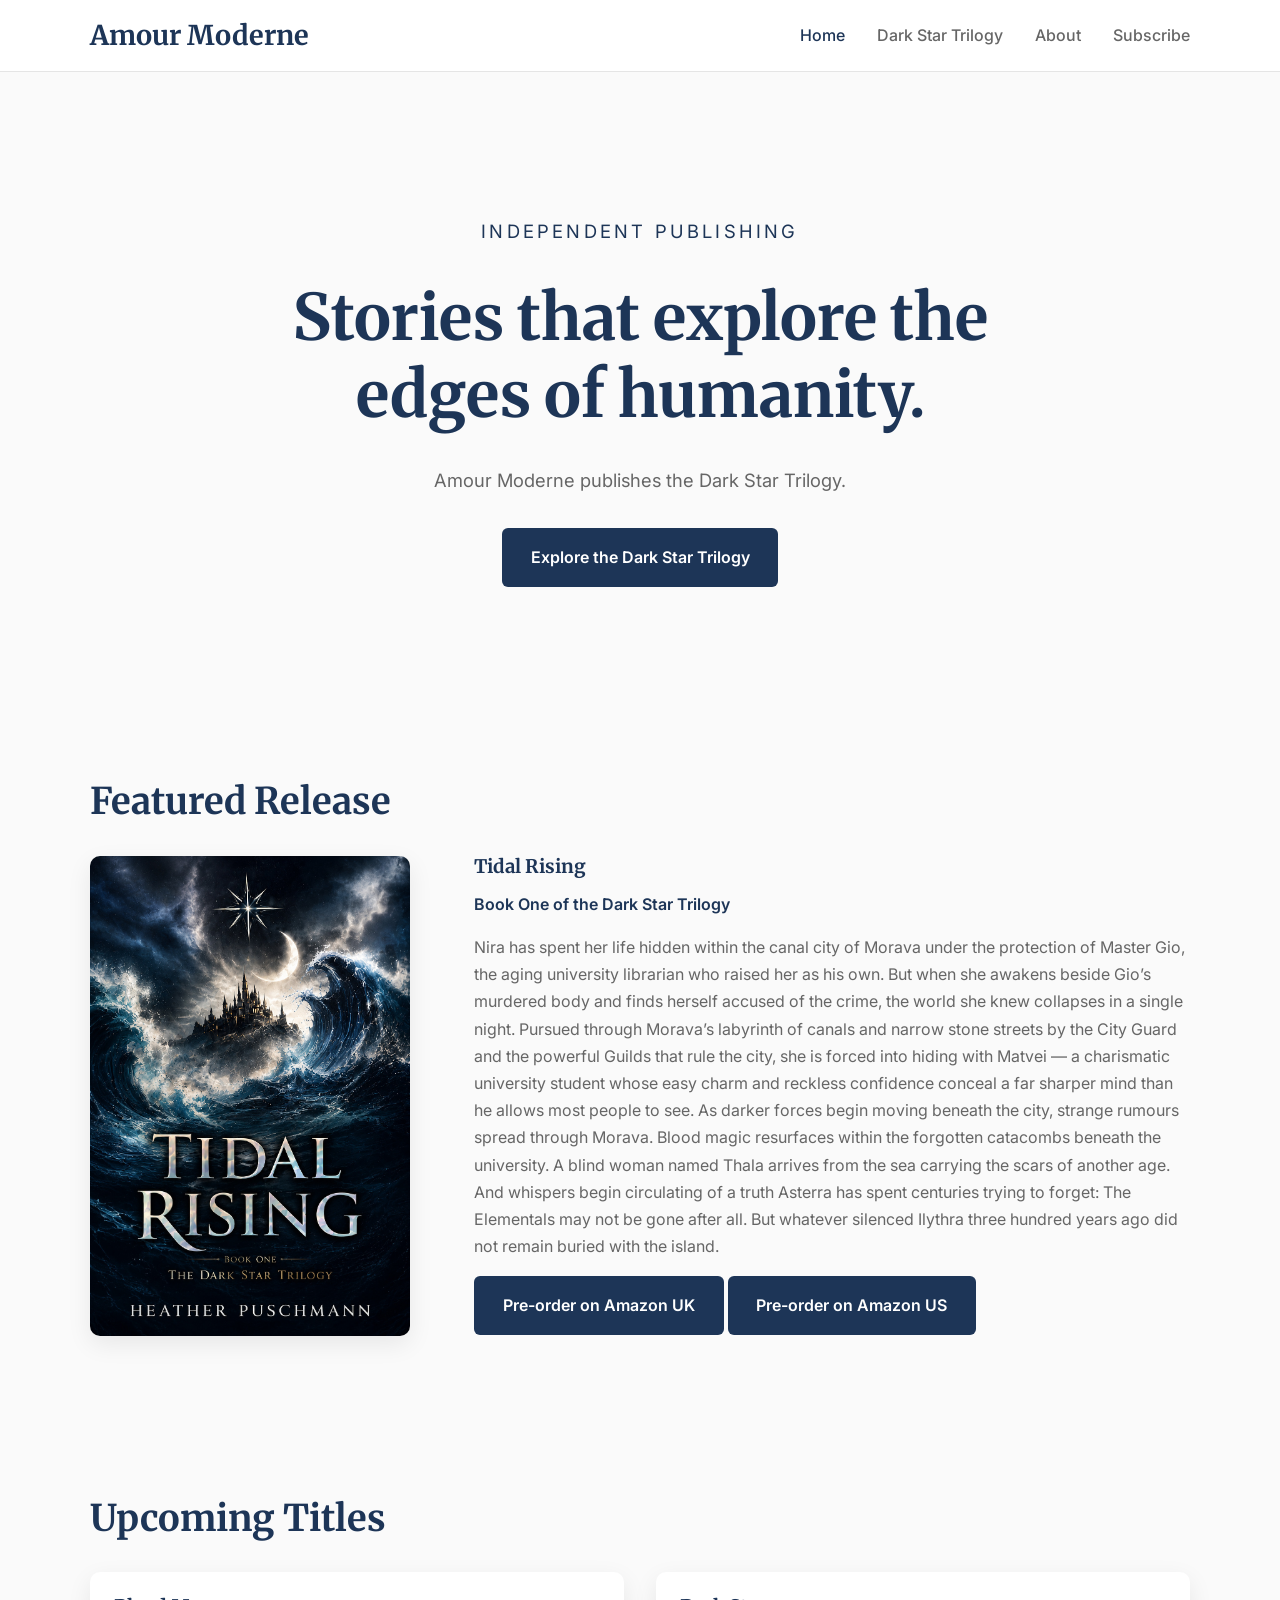
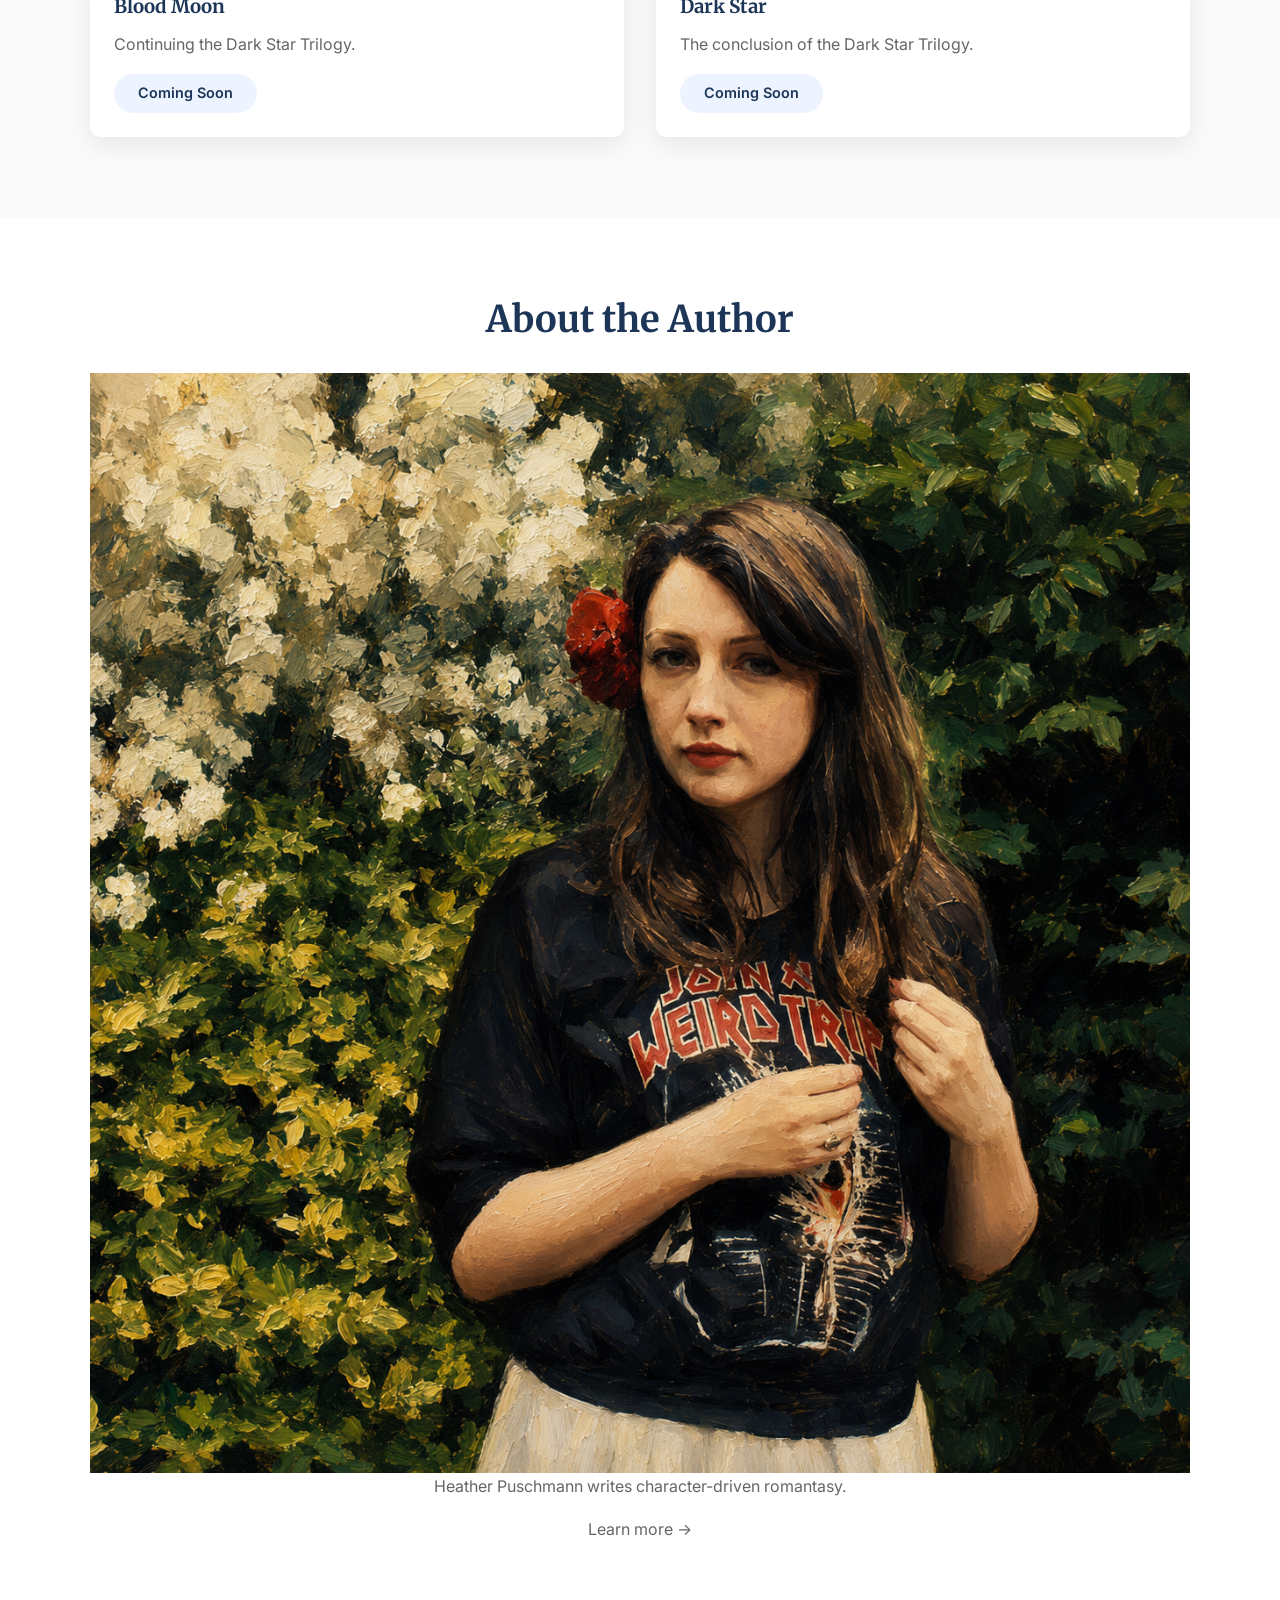
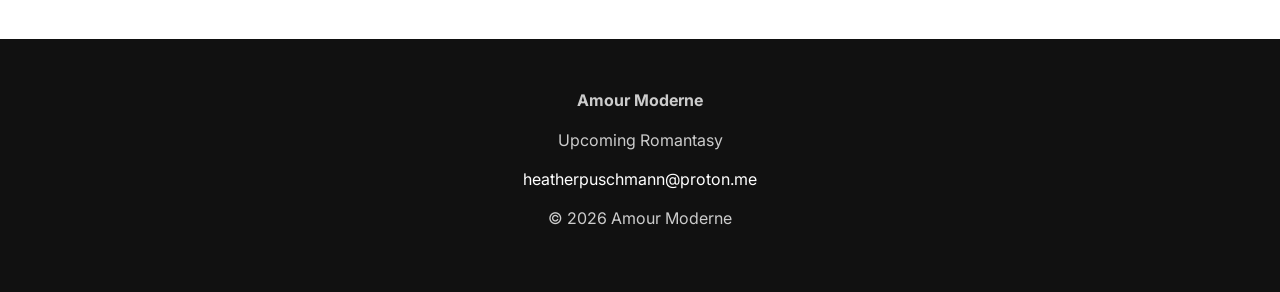
==== index.html @ b545d64e "remove publishing" ====
<!DOCTYPE html>
<html lang="en">
<head>
    <meta charset="UTF-8">
    <meta name="viewport" content="width=device-width, initial-scale=1.0">
    <title>Amour Moderne</title>
	<link rel="preconnect" href="https://fonts.googleapis.com">
	<link rel="preconnect" href="https://fonts.gstatic.com" crossorigin>
	
	<link href="https://fonts.googleapis.com/css2?family=Inter:wght@300;400;500;600;700&family=Merriweather:wght@700&display=swap" rel="stylesheet">
	
	<link rel="stylesheet" href="css/styles.css">
    <link rel="stylesheet" href="css/styles.css">
</head>

<body>


<div id="header"></div>

<main>

    <section class="hero">
        <div class="container hero-content">

            <div class="hero-text">
                <p class="eyebrow">Independent Publishing</p>

                <h2>Stories that explore the edges of humanity.</h2>

                <p>
                    Amour Moderne publishes the Dark Star Trilogy.
                </p>

                <a class="button" href="the-dark-star-trilogy.html">
                    Explore the Dark Star Trilogy
                </a>
            </div>

        </div>
    </section>


    <section class="featured-book">

        <div class="container">

            <h2>Featured Release</h2>

            <div class="book-grid">

                <img
                    src="images/tidal-rising.jpg"
                    alt="Cover of Tidal Rising">

                <div>

                    <h3>Tidal Rising</h3>

                    <p class="subtitle">
                        Book One of the Dark Star Trilogy
                    </p>

                    <p>
                        Nira has spent her life hidden within the canal city of Morava under the protection of Master Gio, the aging university librarian who raised her as his own. But when she awakens beside Gio’s murdered body and finds herself accused of the crime, the world she knew collapses in a single night. Pursued through Morava’s labyrinth of canals and narrow stone streets by the City Guard and the powerful Guilds that rule the city, she is forced into hiding with Matvei — a charismatic university student whose easy charm and reckless confidence conceal a far sharper mind than he allows most people to see.
						As darker forces begin moving beneath the city, strange rumours spread through Morava. Blood magic resurfaces within the forgotten catacombs beneath the university. A blind woman named Thala arrives from the sea carrying the scars of another age. And whispers begin circulating of a truth Asterra has spent centuries trying to forget:
						The Elementals may not be gone after all.
						But whatever silenced Ilythra three hundred years ago did not remain buried with the island.
                    </p>


                    <a class="button"
                       href="https://www.amazon.co.uk/dp/B0H6R5PRM5"
                       target="_blank"
                       rel="noopener">
                        Pre-order on Amazon UK
                    </a>

                    <a class="button"
                       href="https://www.amazon.com/dp/B0H6R5PRM5"
                       target="_blank"
                       rel="noopener">
                        Pre-order on Amazon US
                    </a>

                </div>

            </div>

        </div>

    </section>


    <section class="upcoming">

        <div class="container">

            <h2>Upcoming Titles</h2>

            <div class="cards">

                <article class="card">

                    <h3>Blood Moon</h3>

                    <p>
                        Continuing the Dark Star Trilogy.
                    </p>

                    <span class="coming-soon">
                        Coming Soon
                    </span>

                </article>

                <article class="card">


                    <h3>Dark Star</h3>

                    <p>
                        The conclusion of the Dark Star Trilogy.
                    </p>

                    <span class="coming-soon">
                        Coming Soon
                    </span>

                </article>

            </div>

        </div>

    </section>


    <section class="author-preview">

        <div class="container">

            <h2>About the Author</h2>

			<img src="images/heather-puschmann.PNG" alt="Heather Puschmann">
            <p>
                Heather Puschmann writes character-driven romantasy.
            </p>

            <p>
                <a href="about.html">
                    Learn more →
                </a>
            </p>

        </div>

    </section>

</main>


<div id="footer"></div>

<script src="js/main.js"></script>


</body>
</html>
---- css/styles.css ----
/* ========================================
   RESET
======================================== */

* {
    margin: 0;
    padding: 0;
    box-sizing: border-box;
}

img {
    display: block;
    max-width: 100%;
}

a {
    text-decoration: none;
    color: inherit;
}

ul {
    list-style: none;
}


/* ========================================
   GLOBAL
======================================== */

:root {

    --background: #fafafa;
    --surface: #ffffff;

    --text: #222;
    --muted: #666;

    --primary: #1d3557;
    --primary-hover: #274c77;

    --border: #e5e5e5;

    --shadow:
        0 8px 24px rgba(0,0,0,.08);

}

body {

    font-family: "Inter", sans-serif;

    background: var(--background);

    color: var(--text);

    line-height: 1.7;
}

.container {

    width: min(1100px, 90%);
    margin: auto;

}

section {

    padding: 5rem 0;

}

h1,
h2,
h3 {

    font-family: "Merriweather", serif;

    font-weight: 700;

    color: var(--primary);

    line-height: 1.2;

}

h2 {

    font-size: 2.3rem;

    margin-bottom: 2rem;

}

h3 {

    margin-bottom: .75rem;

}

p {

    margin-bottom: 1rem;

    color: var(--muted);

}


/* ========================================
   HEADER
======================================== */

header {

    background: white;

    border-bottom: 1px solid var(--border);

    position: sticky;

    top: 0;

    z-index: 100;

}

header .container {

    display: flex;

    justify-content: space-between;

    align-items: center;

    padding: 1.2rem 0;

}

.logo h1 {

    font-size: 1.7rem;

}

nav ul {

    display: flex;

    gap: 2rem;

}

nav a {

    color: var(--muted);

    font-weight: 500;

    transition: .25s;

}

nav a:hover,
nav a.active {

    color: var(--primary);

}


/* ========================================
   HERO
======================================== */

.hero {

    text-align: center;

    padding: 7rem 0;

}

.eyebrow {

    text-transform: uppercase;

    letter-spacing: .2rem;

    font-size: .8rem;

    color: var(--primary);

    margin-bottom: 1rem;

}

.hero h2 {

    max-width: 700px;

    margin: auto;

    font-size: clamp(2.5rem, 6vw, 4rem);

}

.hero p {

    max-width: 700px;

    margin: 2rem auto;

    font-size: 1.15rem;

}


/* ========================================
   BUTTONS
======================================== */

.button {

    display: inline-block;

    background: var(--primary);

    color: white;

    padding: 1rem 1.8rem;

    border-radius: 6px;

    transition: .25s;

    font-weight: 600;

}

.button:hover {

    background: var(--primary-hover);

    transform: translateY(-2px);

}


/* ========================================
   FEATURED BOOK
======================================== */

.book-grid {

    display: grid;

    grid-template-columns: 320px 1fr;

    gap: 4rem;

    align-items: center;

}

.book-grid img {

    border-radius: 10px;

    box-shadow: var(--shadow);

}

.subtitle {

    color: var(--primary);

    font-weight: 600;

}


/* ========================================
   CARDS
======================================== */

.cards {

    display: grid;

    grid-template-columns: repeat(auto-fit, minmax(250px, 1fr));

    gap: 2rem;

}

.card {

    background: white;

    border-radius: 10px;

    overflow: hidden;

    box-shadow: var(--shadow);

    transition: .25s;

}

.card:hover {

    transform: translateY(-6px);

}

.card img {

    width: 100%;

}

.card h3,
.card p,
.card span {

    padding-left: 1.5rem;
    padding-right: 1.5rem;

}

.card h3 {

    margin-top: 1.5rem;

}

.card p {

    margin-top: .5rem;

}

.coming-soon {

    display: inline-block;

    margin: 0 1.5rem 1.5rem;

    padding: .45rem .9rem;

    background: #edf4ff;

    color: var(--primary);

    border-radius: 999px;

    font-size: .9rem;

    font-weight: 600;

}


/* ========================================
   AUTHOR
======================================== */

.author-preview {

    text-align: center;

    background: white;

}

.author-section {
	display: grid;
	grid-template-columns: 300px 1fr;
	gap: 3rem;
	align-items: start;
}

.author-photo {
	width: 100%;
	border-radius: 10px;
	box-shadow: var(--shadow);
}

/* ========================================
   FOOTER
======================================== */

footer {

    background: #111;

    color: #ccc;

    text-align: center;

    padding: 3rem 0;

}

footer p {

    color: inherit;

    margin-bottom: .75rem;

}

footer a {

    color: white;

}

footer a:hover {

    text-decoration: underline;

}


/* ========================================
   RESPONSIVE
======================================== */

@media (max-width: 850px) {

    header .container {

        flex-direction: column;

        gap: 1rem;

    }

    nav ul {

        flex-wrap: wrap;

        justify-content: center;

        gap: 1rem;

    }

    .book-grid {

        grid-template-columns: 1fr;

        text-align: center;

    }

    .book-grid img {

        max-width: 320px;

        margin: auto;

    }

    h2 {

        font-size: 2rem;

    }


}
---- css/styles.css ----
/* ========================================
   RESET
======================================== */

* {
    margin: 0;
    padding: 0;
    box-sizing: border-box;
}

img {
    display: block;
    max-width: 100%;
}

a {
    text-decoration: none;
    color: inherit;
}

ul {
    list-style: none;
}


/* ========================================
   GLOBAL
======================================== */

:root {

    --background: #fafafa;
    --surface: #ffffff;

    --text: #222;
    --muted: #666;

    --primary: #1d3557;
    --primary-hover: #274c77;

    --border: #e5e5e5;

    --shadow:
        0 8px 24px rgba(0,0,0,.08);

}

body {

    font-family: "Inter", sans-serif;

    background: var(--background);

    color: var(--text);

    line-height: 1.7;
}

.container {

    width: min(1100px, 90%);
    margin: auto;

}

section {

    padding: 5rem 0;

}

h1,
h2,
h3 {

    font-family: "Merriweather", serif;

    font-weight: 700;

    color: var(--primary);

    line-height: 1.2;

}

h2 {

    font-size: 2.3rem;

    margin-bottom: 2rem;

}

h3 {

    margin-bottom: .75rem;

}

p {

    margin-bottom: 1rem;

    color: var(--muted);

}


/* ========================================
   HEADER
======================================== */

header {

    background: white;

    border-bottom: 1px solid var(--border);

    position: sticky;

    top: 0;

    z-index: 100;

}

header .container {

    display: flex;

    justify-content: space-between;

    align-items: center;

    padding: 1.2rem 0;

}

.logo h1 {

    font-size: 1.7rem;

}

nav ul {

    display: flex;

    gap: 2rem;

}

nav a {

    color: var(--muted);

    font-weight: 500;

    transition: .25s;

}

nav a:hover,
nav a.active {

    color: var(--primary);

}


/* ========================================
   HERO
======================================== */

.hero {

    text-align: center;

    padding: 7rem 0;

}

.eyebrow {

    text-transform: uppercase;

    letter-spacing: .2rem;

    font-size: .8rem;

    color: var(--primary);

    margin-bottom: 1rem;

}

.hero h2 {

    max-width: 700px;

    margin: auto;

    font-size: clamp(2.5rem, 6vw, 4rem);

}

.hero p {

    max-width: 700px;

    margin: 2rem auto;

    font-size: 1.15rem;

}


/* ========================================
   BUTTONS
======================================== */

.button {

    display: inline-block;

    background: var(--primary);

    color: white;

    padding: 1rem 1.8rem;

    border-radius: 6px;

    transition: .25s;

    font-weight: 600;

}

.button:hover {

    background: var(--primary-hover);

    transform: translateY(-2px);

}


/* ========================================
   FEATURED BOOK
======================================== */

.book-grid {

    display: grid;

    grid-template-columns: 320px 1fr;

    gap: 4rem;

    align-items: center;

}

.book-grid img {

    border-radius: 10px;

    box-shadow: var(--shadow);

}

.subtitle {

    color: var(--primary);

    font-weight: 600;

}


/* ========================================
   CARDS
======================================== */

.cards {

    display: grid;

    grid-template-columns: repeat(auto-fit, minmax(250px, 1fr));

    gap: 2rem;

}

.card {

    background: white;

    border-radius: 10px;

    overflow: hidden;

    box-shadow: var(--shadow);

    transition: .25s;

}

.card:hover {

    transform: translateY(-6px);

}

.card img {

    width: 100%;

}

.card h3,
.card p,
.card span {

    padding-left: 1.5rem;
    padding-right: 1.5rem;

}

.card h3 {

    margin-top: 1.5rem;

}

.card p {

    margin-top: .5rem;

}

.coming-soon {

    display: inline-block;

    margin: 0 1.5rem 1.5rem;

    padding: .45rem .9rem;

    background: #edf4ff;

    color: var(--primary);

    border-radius: 999px;

    font-size: .9rem;

    font-weight: 600;

}


/* ========================================
   AUTHOR
======================================== */

.author-preview {

    text-align: center;

    background: white;

}

.author-section {
	display: grid;
	grid-template-columns: 300px 1fr;
	gap: 3rem;
	align-items: start;
}

.author-photo {
	width: 100%;
	border-radius: 10px;
	box-shadow: var(--shadow);
}

/* ========================================
   FOOTER
======================================== */

footer {

    background: #111;

    color: #ccc;

    text-align: center;

    padding: 3rem 0;

}

footer p {

    color: inherit;

    margin-bottom: .75rem;

}

footer a {

    color: white;

}

footer a:hover {

    text-decoration: underline;

}


/* ========================================
   RESPONSIVE
======================================== */

@media (max-width: 850px) {

    header .container {

        flex-direction: column;

        gap: 1rem;

    }

    nav ul {

        flex-wrap: wrap;

        justify-content: center;

        gap: 1rem;

    }

    .book-grid {

        grid-template-columns: 1fr;

        text-align: center;

    }

    .book-grid img {

        max-width: 320px;

        margin: auto;

    }

    h2 {

        font-size: 2rem;

    }


}
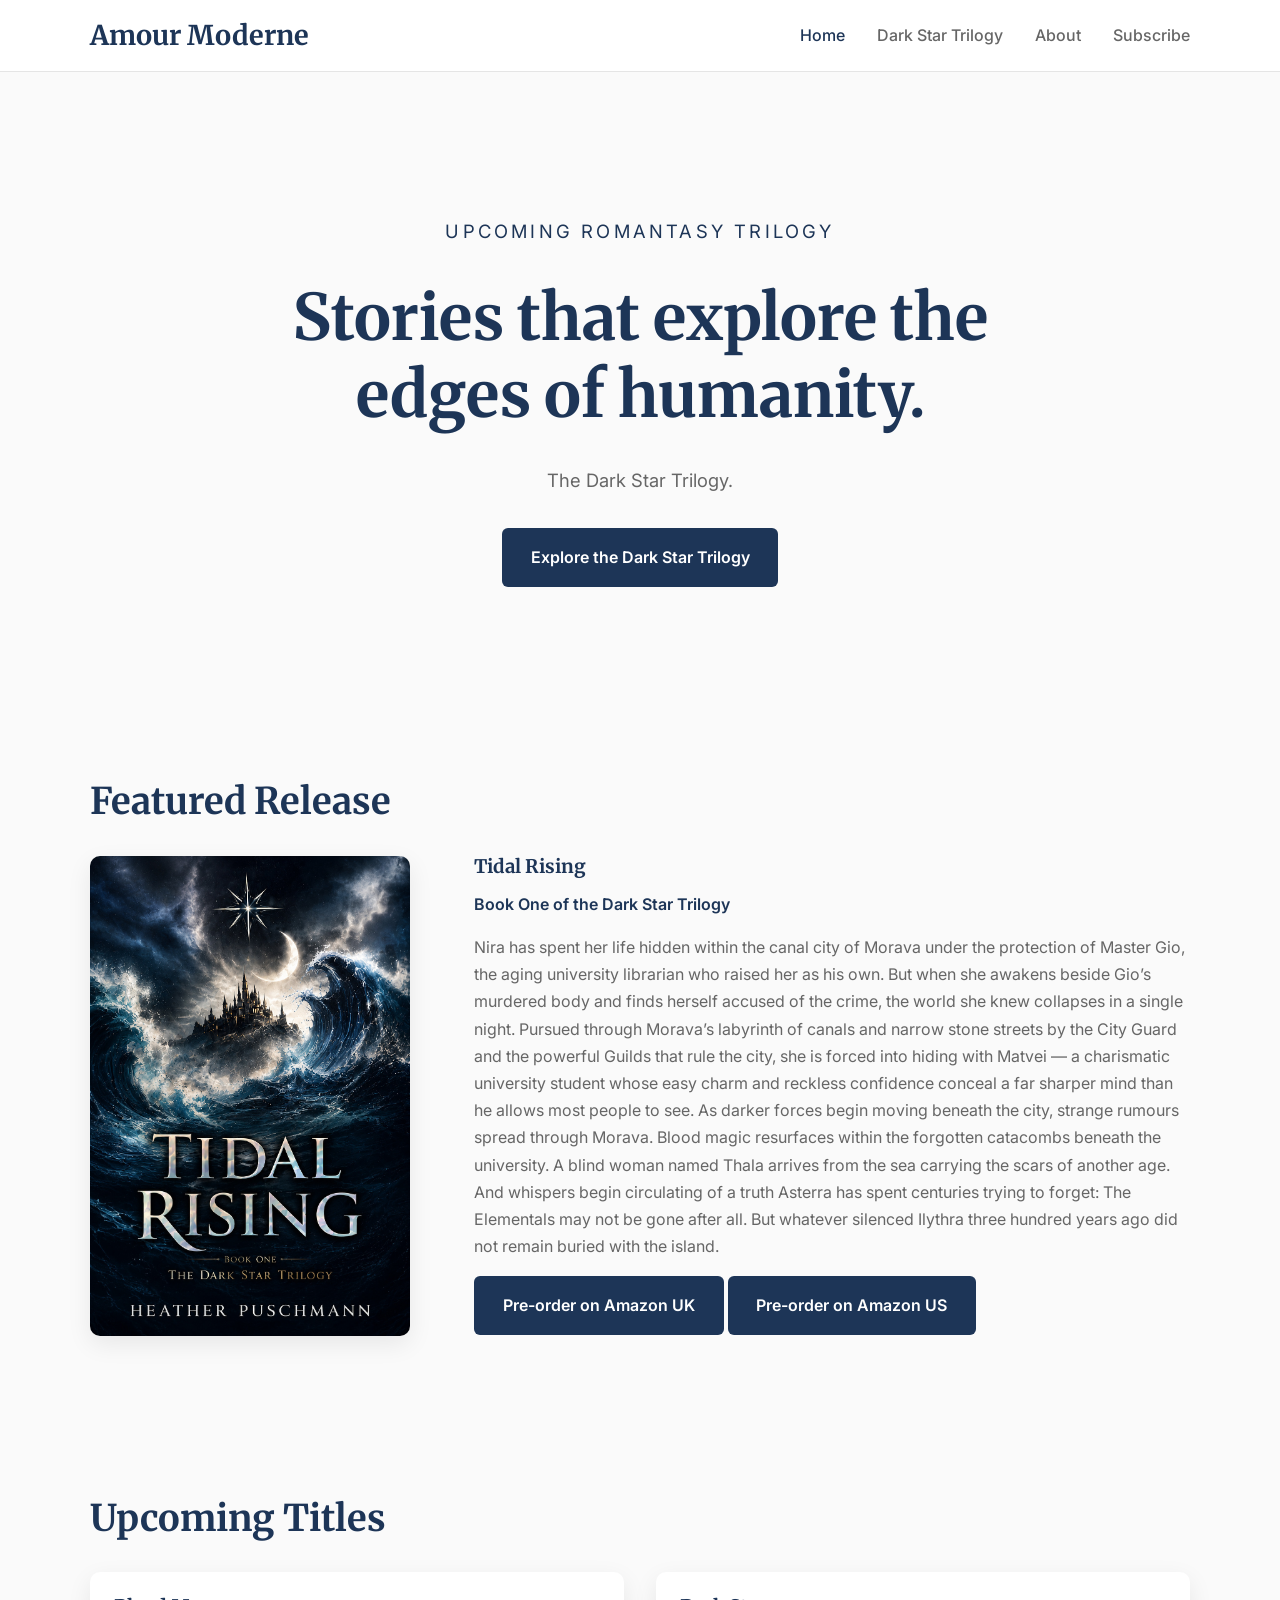
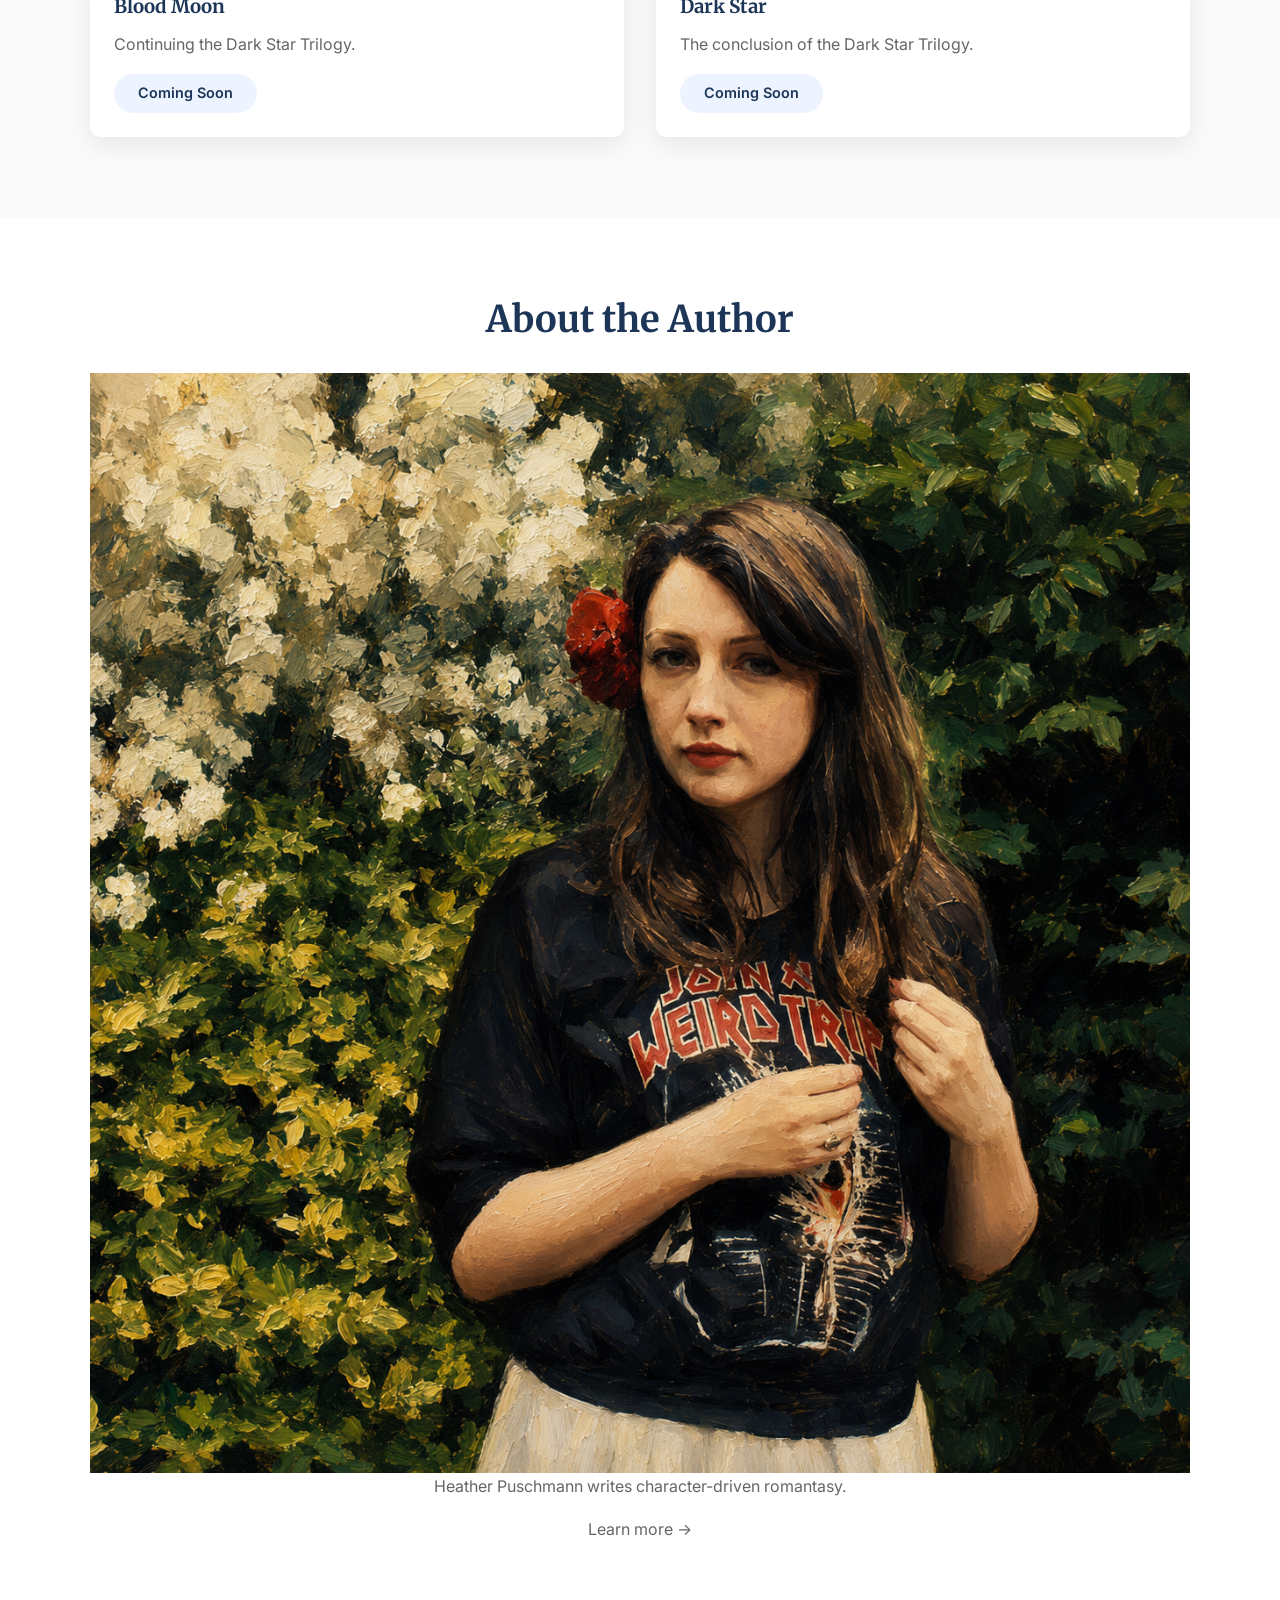
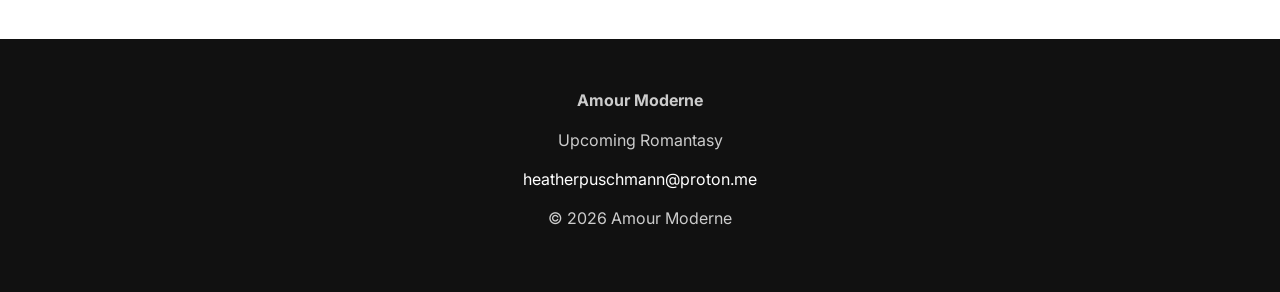
==== commit dadf3da4: "remove publishing" ====
--- a/index.html
+++ b/index.html
@@ -24,12 +24,12 @@
         <div class="container hero-content">
 
             <div class="hero-text">
-                <p class="eyebrow">Independent Publishing</p>
+                <p class="eyebrow">Upcoming Romantasy Trilogy</p>
 
                 <h2>Stories that explore the edges of humanity.</h2>
-
+ 
                 <p>
-                    Amour Moderne publishes the Dark Star Trilogy.
+                    The Dark Star Trilogy.
                 </p>
 
                 <a class="button" href="the-dark-star-trilogy.html">
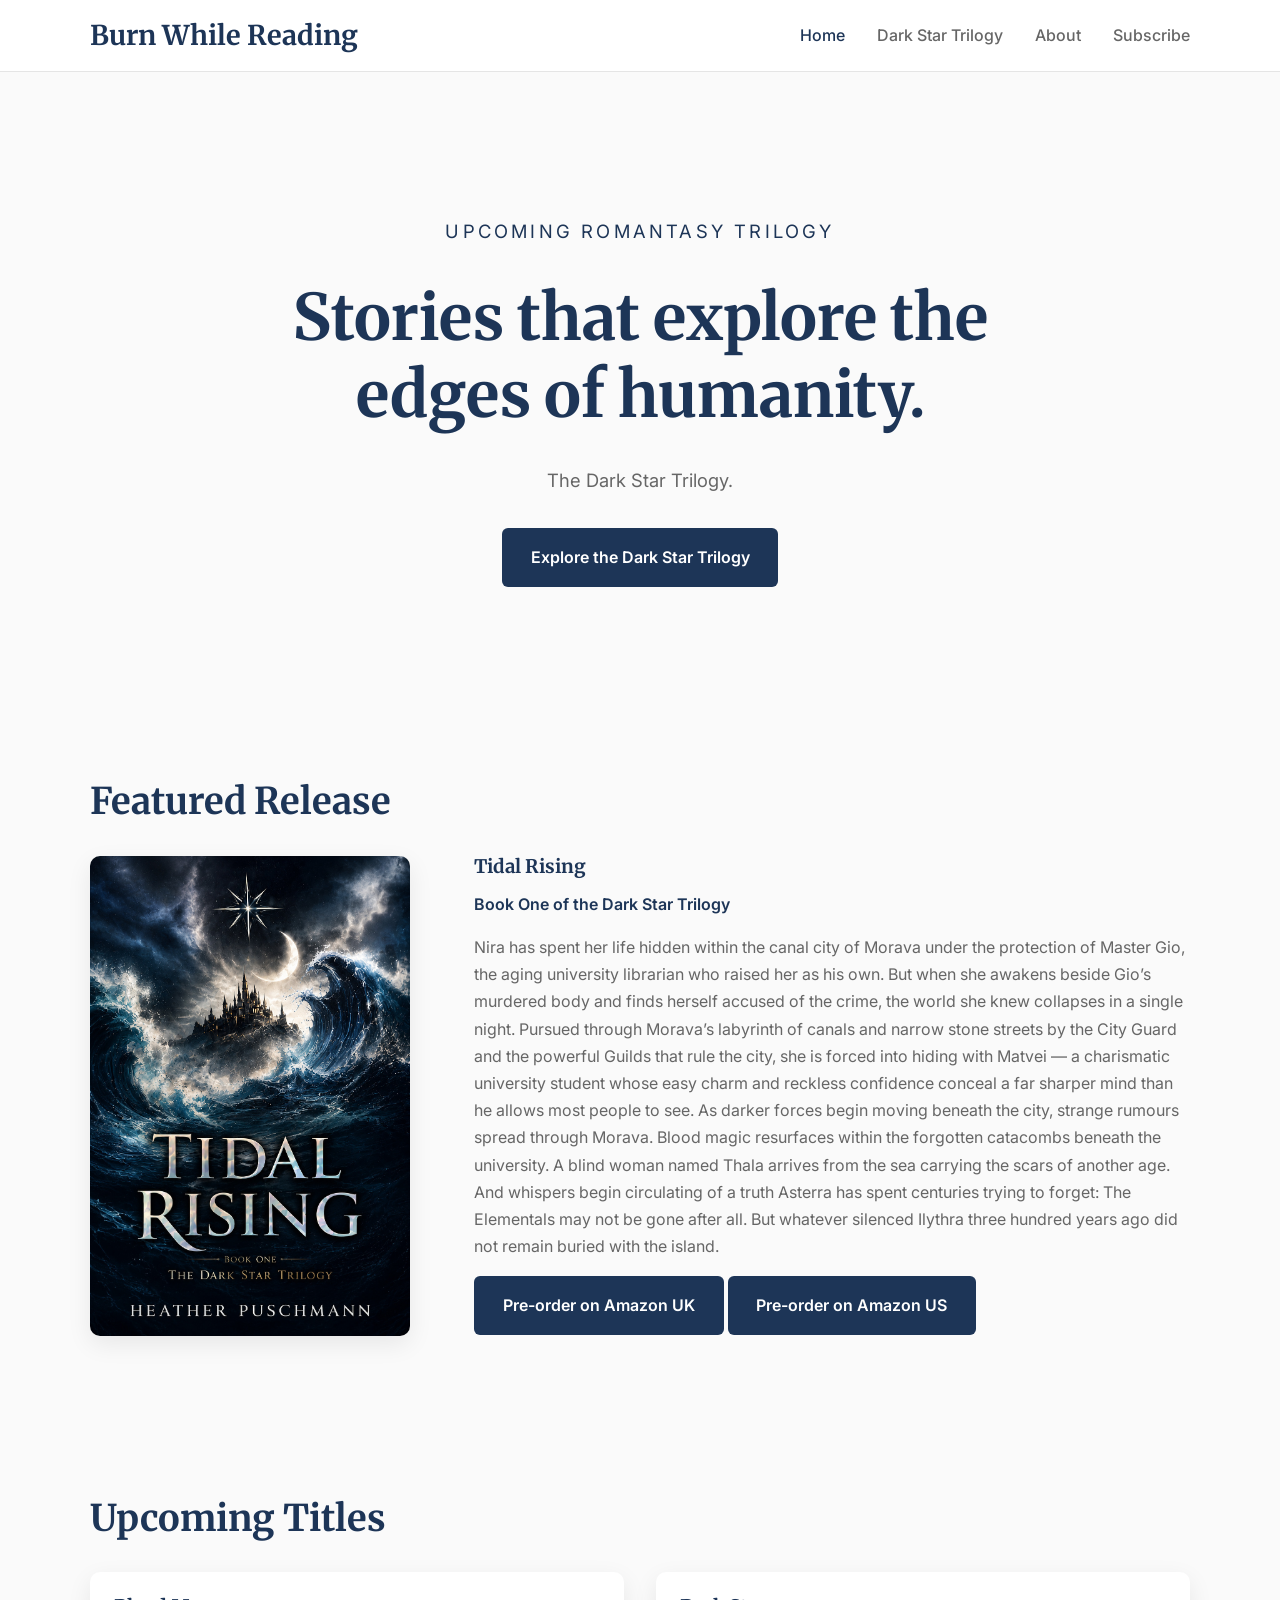
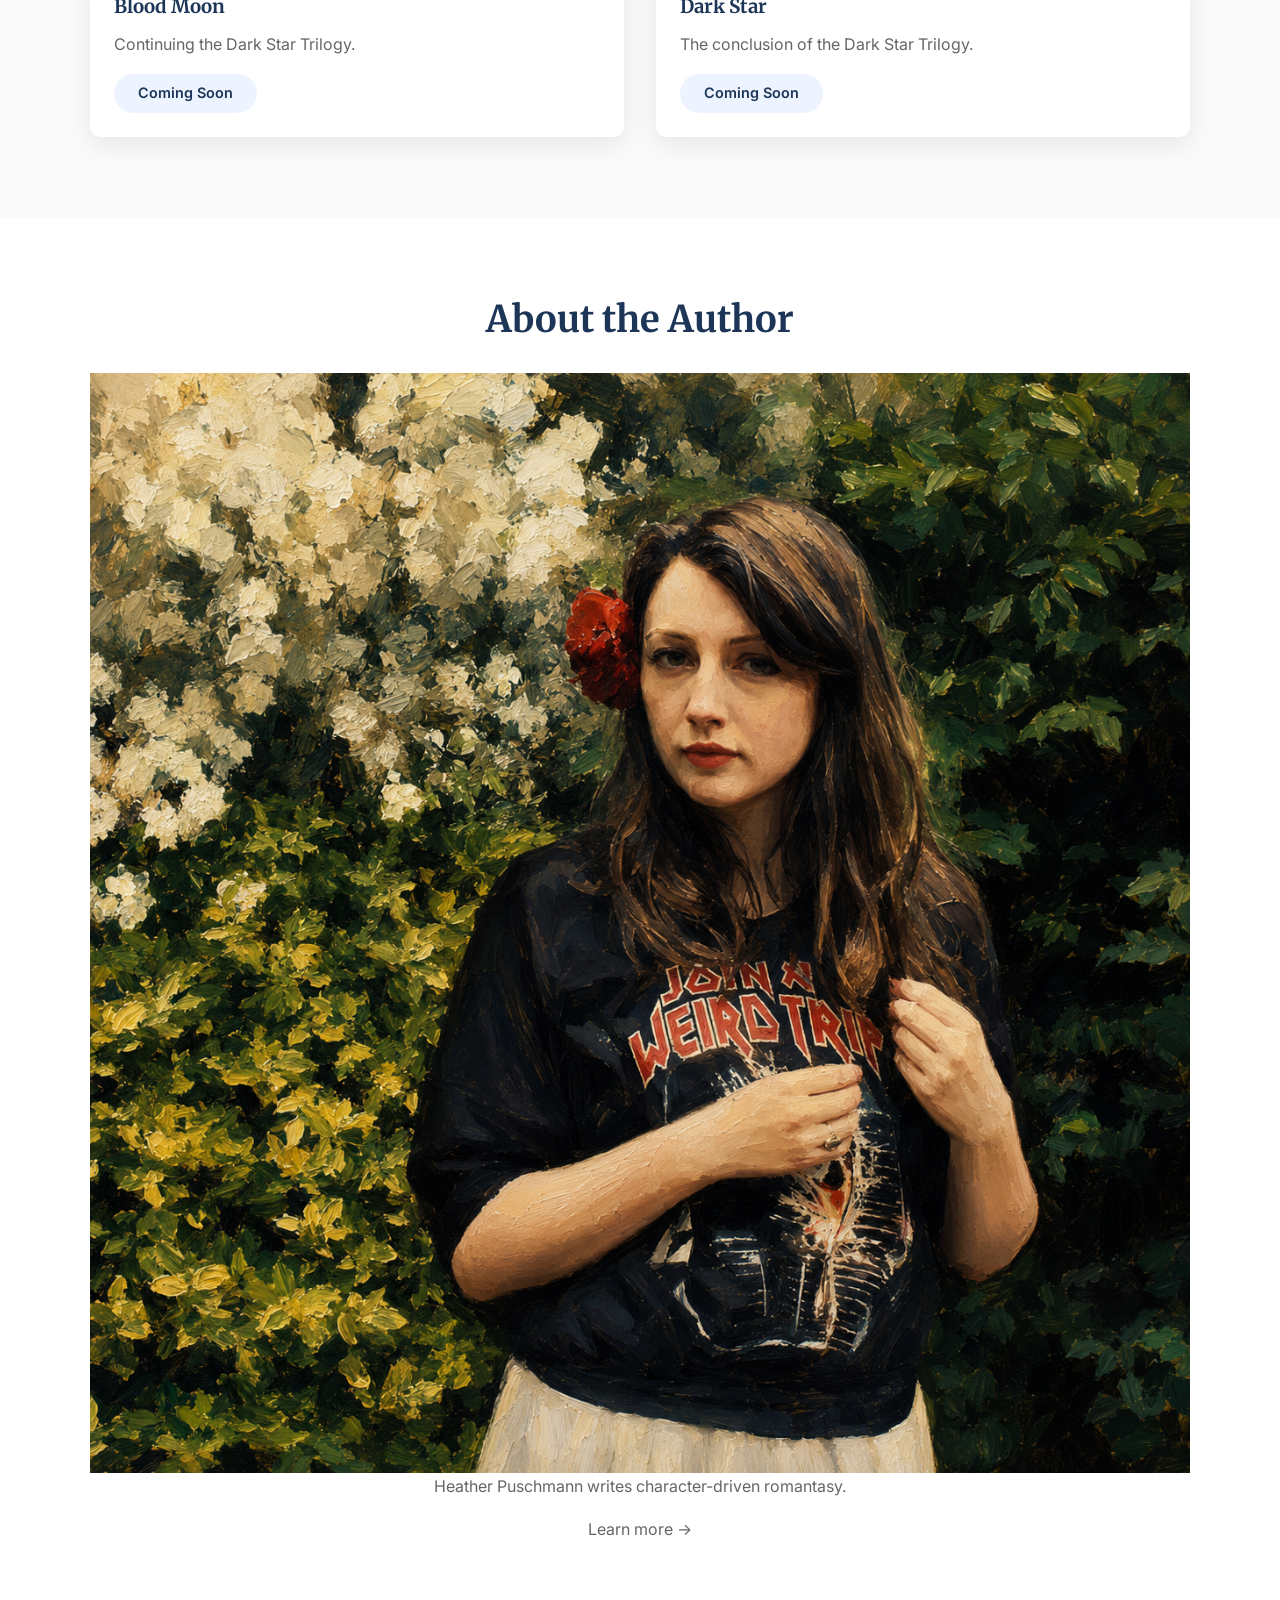
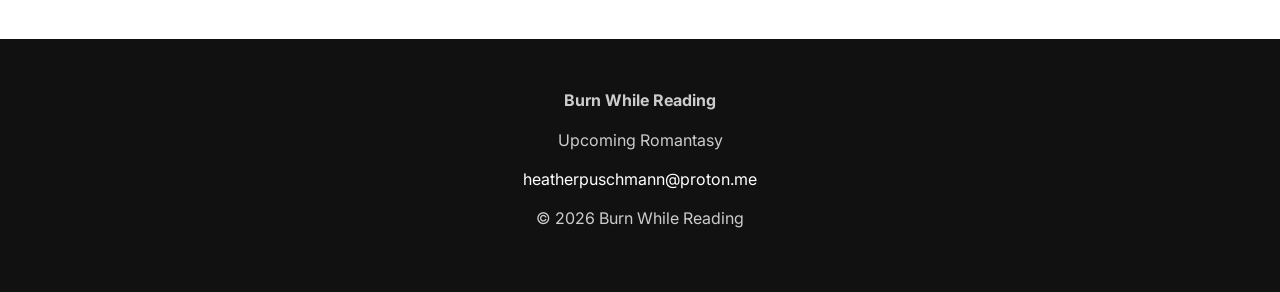
==== commit 2add46b2: "switch to amour moderne" ====
--- a/index.html
+++ b/index.html
@@ -3,7 +3,7 @@
 <head>
     <meta charset="UTF-8">
     <meta name="viewport" content="width=device-width, initial-scale=1.0">
-    <title>Amour Moderne</title>
+    <title>Burn While Reading</title>
 	<link rel="preconnect" href="https://fonts.googleapis.com">
 	<link rel="preconnect" href="https://fonts.gstatic.com" crossorigin>
 	
@@ -156,7 +156,11 @@
         </div>
 
     </section>
-
+	<script async type='text/javascript' src='https://static.klaviyo.com/onsite/js/VMjU2J/klaviyo.js?company_id=VMjU2J'></script>
+	<script type="text/javascript"> 
+	
+	//Initialize Klaviyo object on page load
+	!function(){if(!window.klaviyo){window._klOnsite=window._klOnsite||[];try{window.klaviyo=new Proxy({},{get:function(n,i){return"push"===i?function(){var n;(n=window._klOnsite).push.apply(n,arguments)}:function(){for(var n=arguments.length,o=new Array(n),w=0;w<n;w++)o[w]=arguments[w];var t="function"==typeof o[o.length-1]?o.pop():void 0,e=new Promise((function(n){window._klOnsite.push([i].concat(o,[function(i){t&&t(i),n(i)}]))}));return e}}})}catch(n){window.klaviyo=window.klaviyo||[],window.klaviyo.push=function(){var n;(n=window._klOnsite).push.apply(n,arguments)}}}}(); </script>
 </main>
 
 
--- a/css/styles.css
+++ b/css/styles.css
@@ -424,6 +424,84 @@
 
 
 /* ========================================
+   SUBSCRIBE PAGE
+======================================== */
+
+.subscribe-page {
+
+    padding: 5rem 0;
+
+}
+
+.subscribe-container {
+
+    max-width: 700px;
+
+}
+
+.subscribe-intro {
+
+    text-align: center;
+
+    margin-bottom: 1rem;
+
+}
+
+.subscribe-banner {
+
+    width: 100%;
+    max-width: 380px;
+
+    margin: 0 auto 2rem;
+
+    border-radius: 8px;
+
+    box-shadow: var(--shadow);
+
+}
+
+.subscribe-intro p {
+
+    max-width: 700px;
+
+    margin: auto;
+
+}
+
+/* ========================================
+   KLAVIYO
+======================================== */
+
+.klaviyo-form {
+
+    margin-top: 0 !important;
+    margin: auto;
+
+}
+
+.klaviyo-form form {
+
+    border-radius: 10px !important;
+
+    overflow: hidden;
+
+}
+
+.klaviyo-form input {
+
+    border-radius: 6px !important;
+
+}
+
+.klaviyo-form button {
+
+    border-radius: 6px !important;
+
+    font-weight: 600 !important;
+
+}
+
+/* ========================================
    RESPONSIVE
 ======================================== */
 
--- a/css/styles.css
+++ b/css/styles.css
@@ -424,6 +424,84 @@
 
 
 /* ========================================
+   SUBSCRIBE PAGE
+======================================== */
+
+.subscribe-page {
+
+    padding: 5rem 0;
+
+}
+
+.subscribe-container {
+
+    max-width: 700px;
+
+}
+
+.subscribe-intro {
+
+    text-align: center;
+
+    margin-bottom: 1rem;
+
+}
+
+.subscribe-banner {
+
+    width: 100%;
+    max-width: 380px;
+
+    margin: 0 auto 2rem;
+
+    border-radius: 8px;
+
+    box-shadow: var(--shadow);
+
+}
+
+.subscribe-intro p {
+
+    max-width: 700px;
+
+    margin: auto;
+
+}
+
+/* ========================================
+   KLAVIYO
+======================================== */
+
+.klaviyo-form {
+
+    margin-top: 0 !important;
+    margin: auto;
+
+}
+
+.klaviyo-form form {
+
+    border-radius: 10px !important;
+
+    overflow: hidden;
+
+}
+
+.klaviyo-form input {
+
+    border-radius: 6px !important;
+
+}
+
+.klaviyo-form button {
+
+    border-radius: 6px !important;
+
+    font-weight: 600 !important;
+
+}
+
+/* ========================================
    RESPONSIVE
 ======================================== */
 
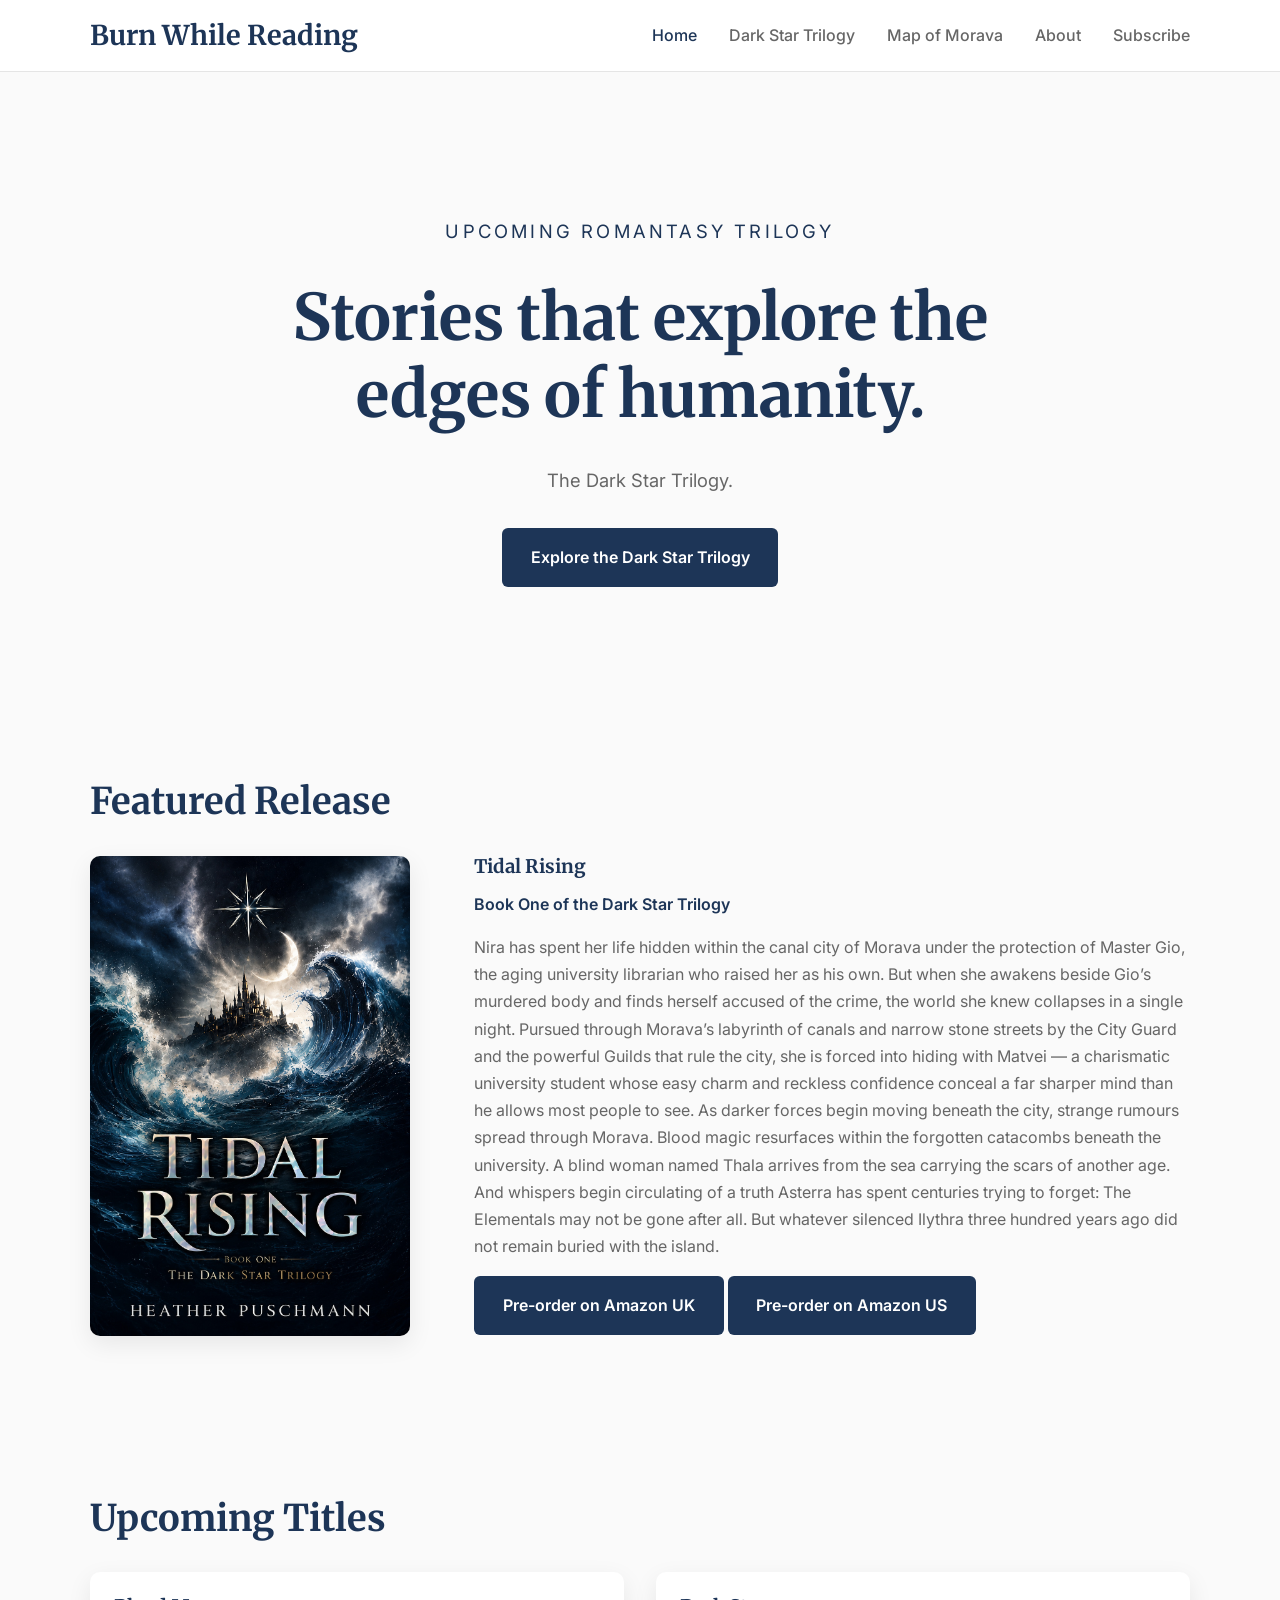
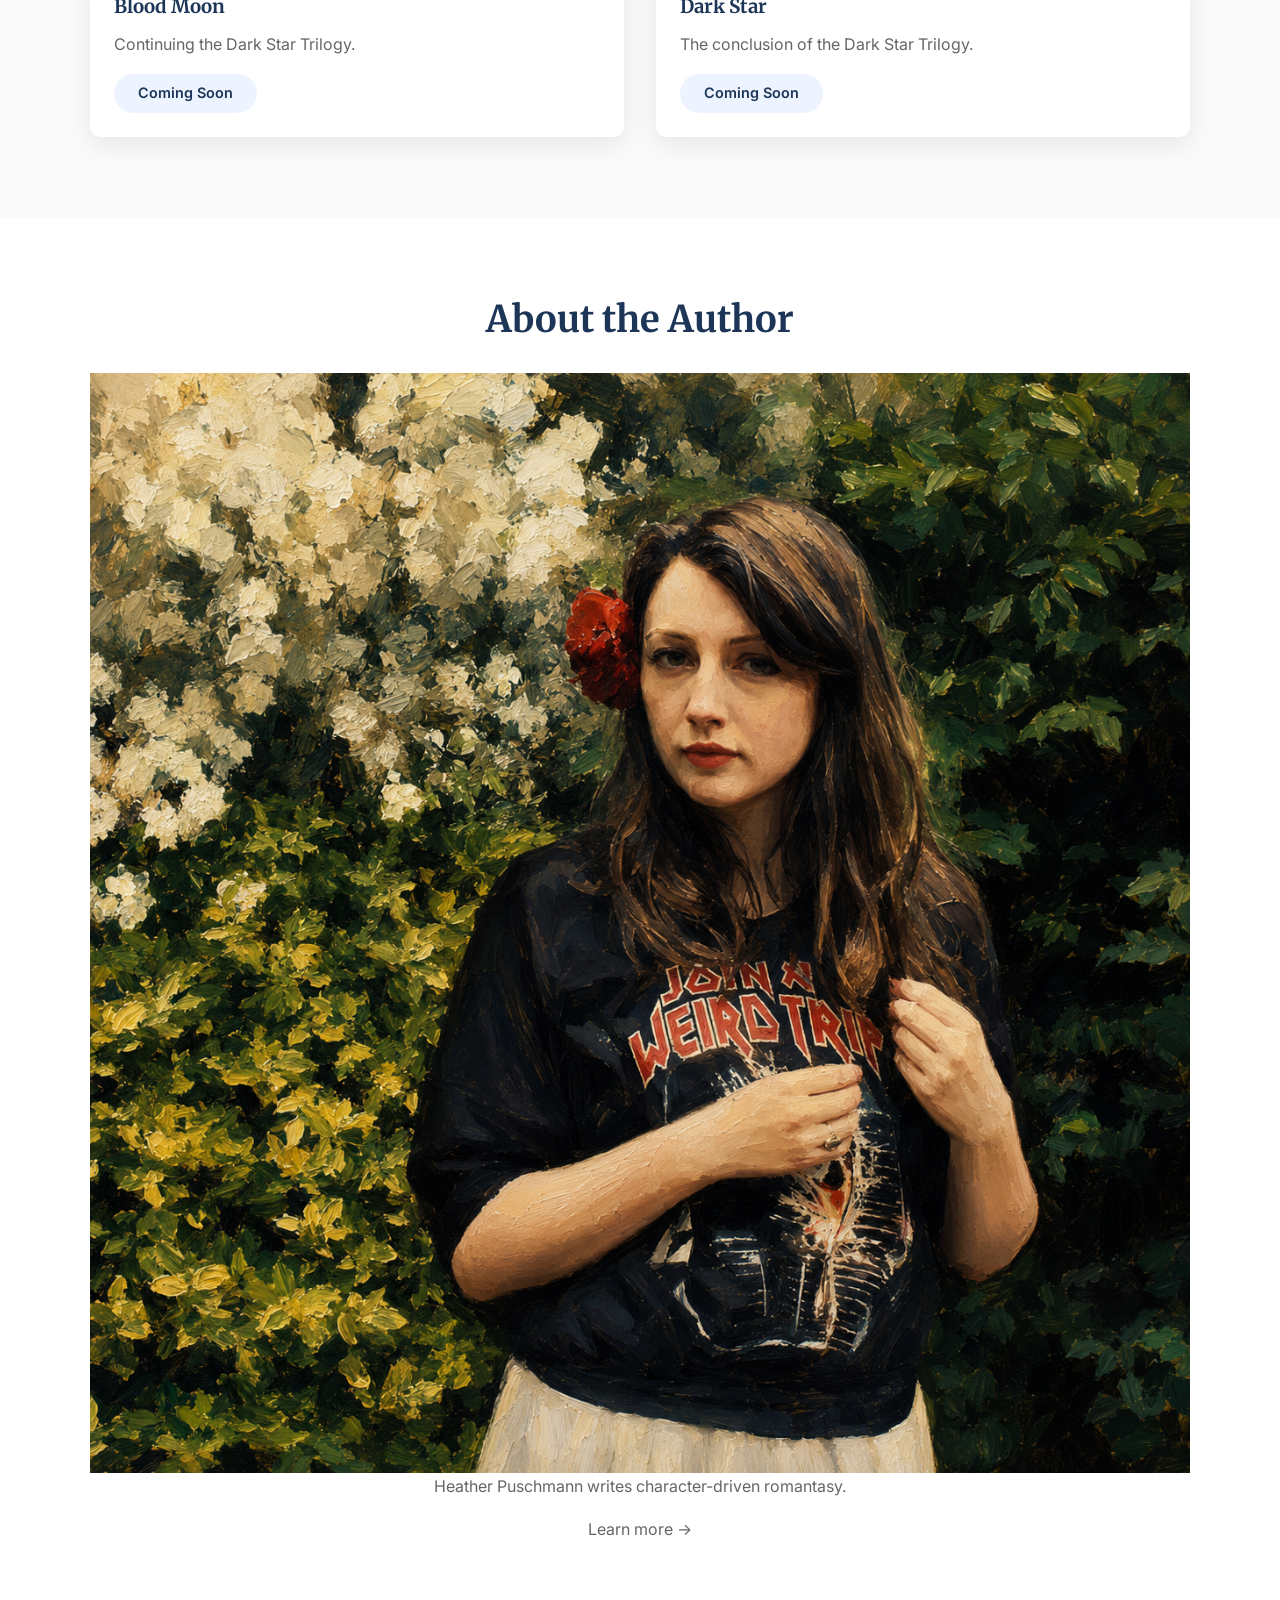
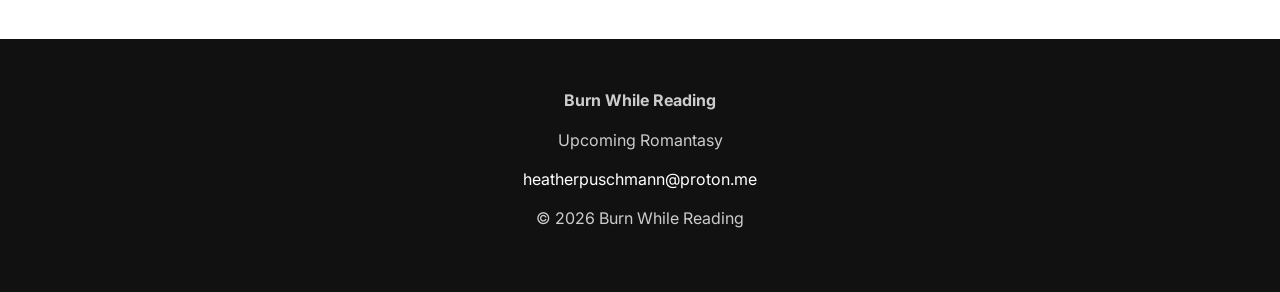
==== commit 30291a1d: "add map" ====
--- a/index.html
+++ b/index.html
@@ -10,7 +10,6 @@
 	<link href="https://fonts.googleapis.com/css2?family=Inter:wght@300;400;500;600;700&family=Merriweather:wght@700&display=swap" rel="stylesheet">
 	
 	<link rel="stylesheet" href="css/styles.css">
-    <link rel="stylesheet" href="css/styles.css">
 </head>
 
 <body>
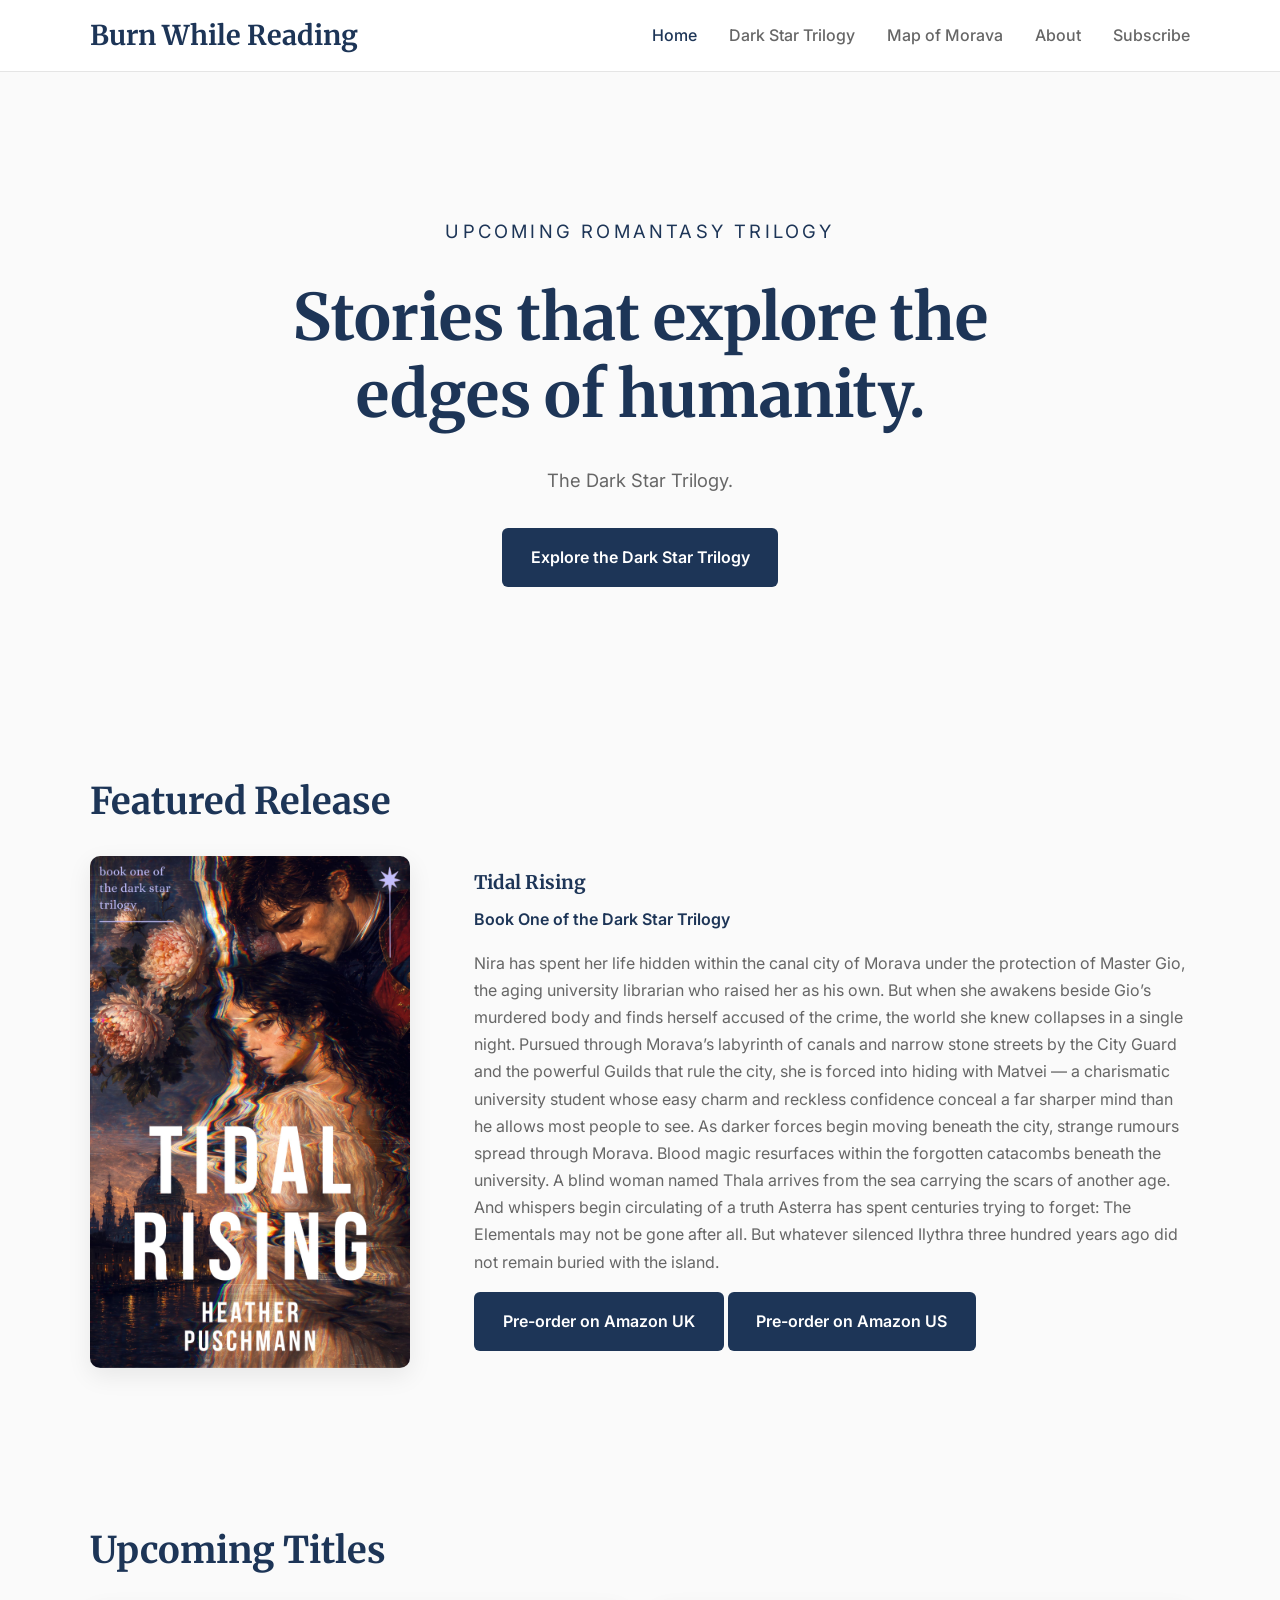
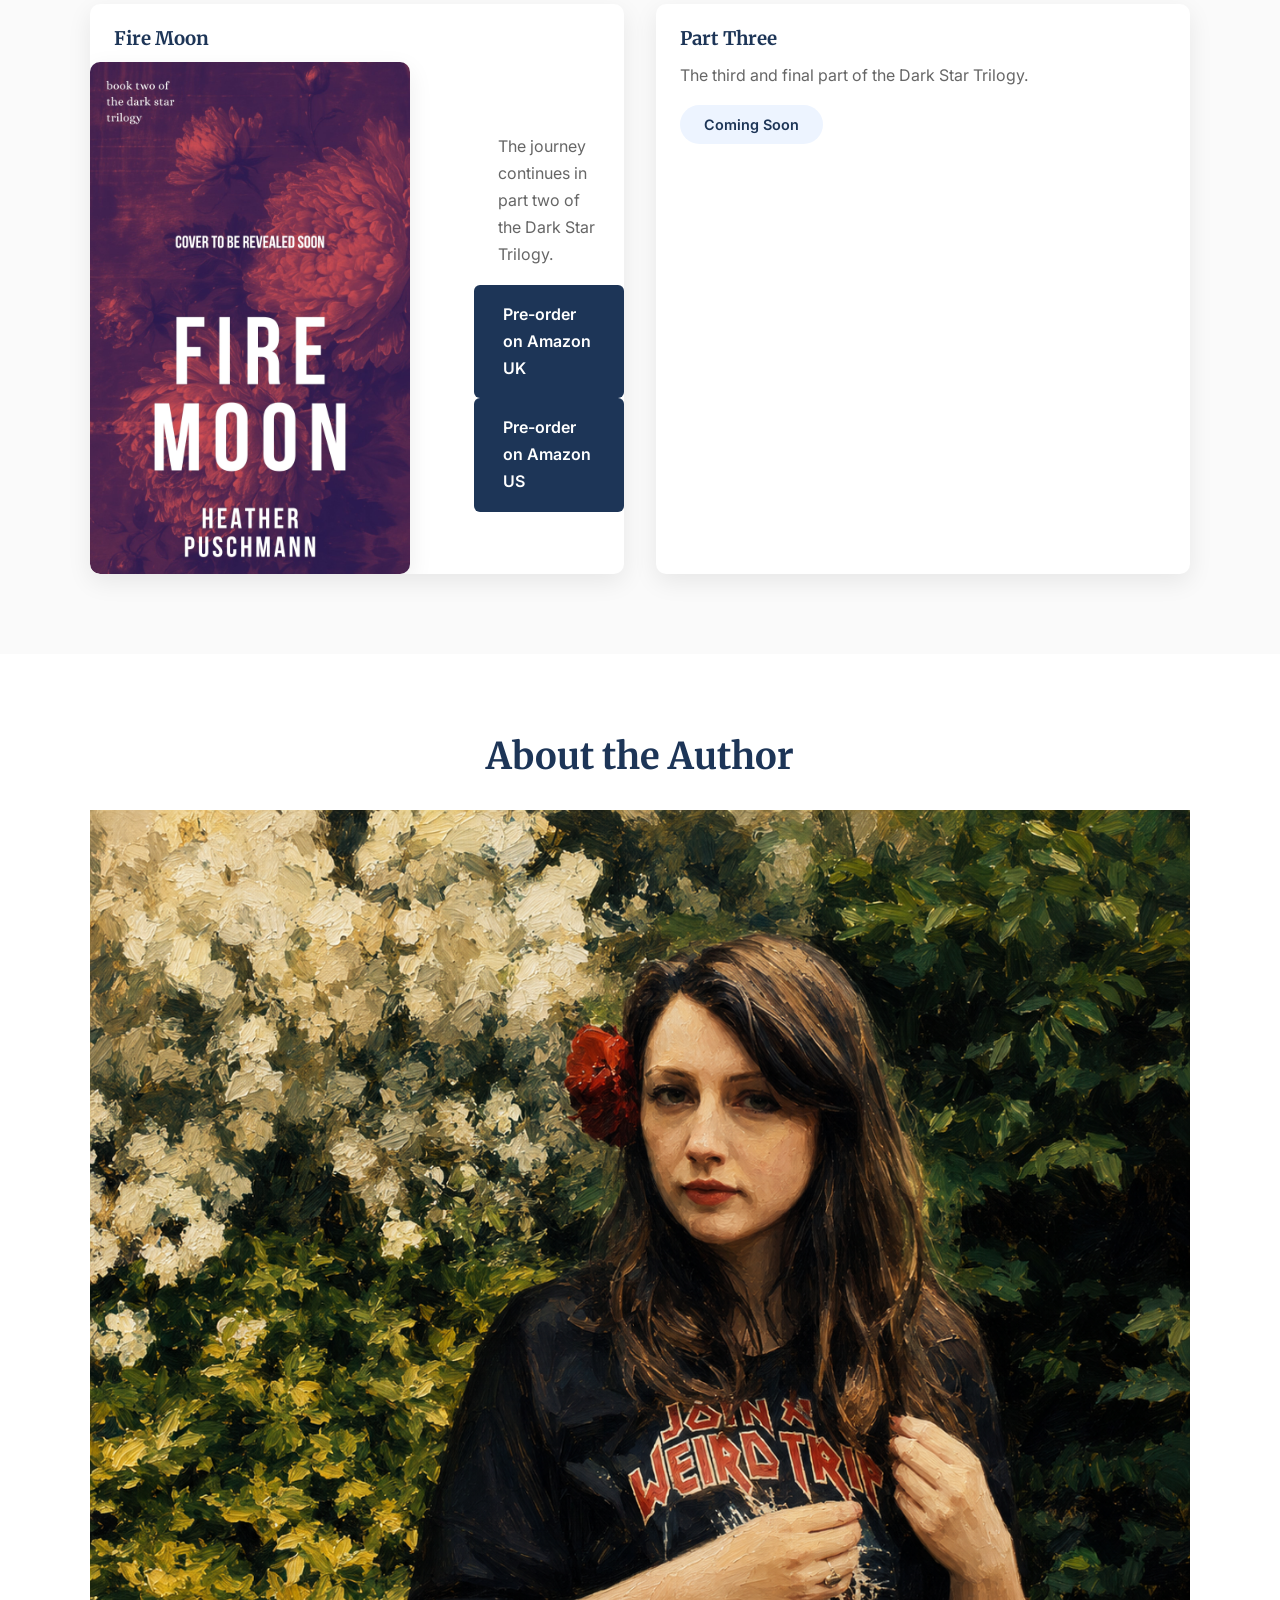
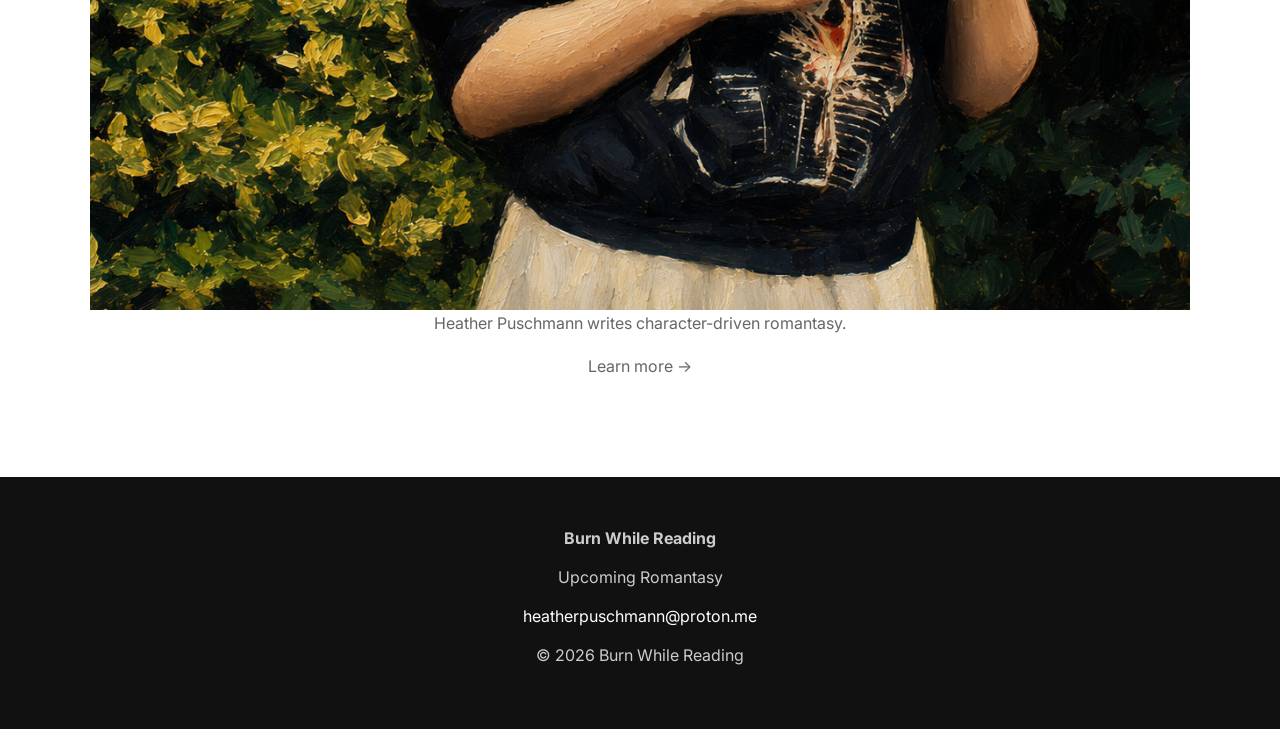
==== commit 95bf2fbd: "placeholder part three" ====
--- a/index.html
+++ b/index.html
@@ -101,25 +101,37 @@
 
                 <article class="card">
 
-                    <h3>Blood Moon</h3>
+                    <h3>Fire Moon</h3>
+                    <div class="book-grid">
 
+                        <img src="images/fire-moon.jpg" alt="Fire Moon">
+                        
+                    <div>
                     <p>
-                        Continuing the Dark Star Trilogy.
+                        The journey continues in part two of the Dark Star Trilogy.
                     </p>
-
-                    <span class="coming-soon">
-                        Coming Soon
-                    </span>
+                    <a class="button"
+                        href="https://www.amazon.co.uk/dp/B0HJZV371S"
+                        target="_blank"
+                        rel="noopener">
+                        Pre-order on Amazon UK
+                    </a>
+                    <a class="button"
+                        href="https://www.amazon.com/dp/B0HJZV371S"
+                        target="_blank"
+                        rel="noopener">
+                        Pre-order on Amazon US
+                    </a>
 
                 </article>
 
                 <article class="card">
 
 
-                    <h3>Dark Star</h3>
+                    <h3>Part Three</h3>
 
                     <p>
-                        The conclusion of the Dark Star Trilogy.
+                        The third and final part of the Dark Star Trilogy.
                     </p>
 
                     <span class="coming-soon">
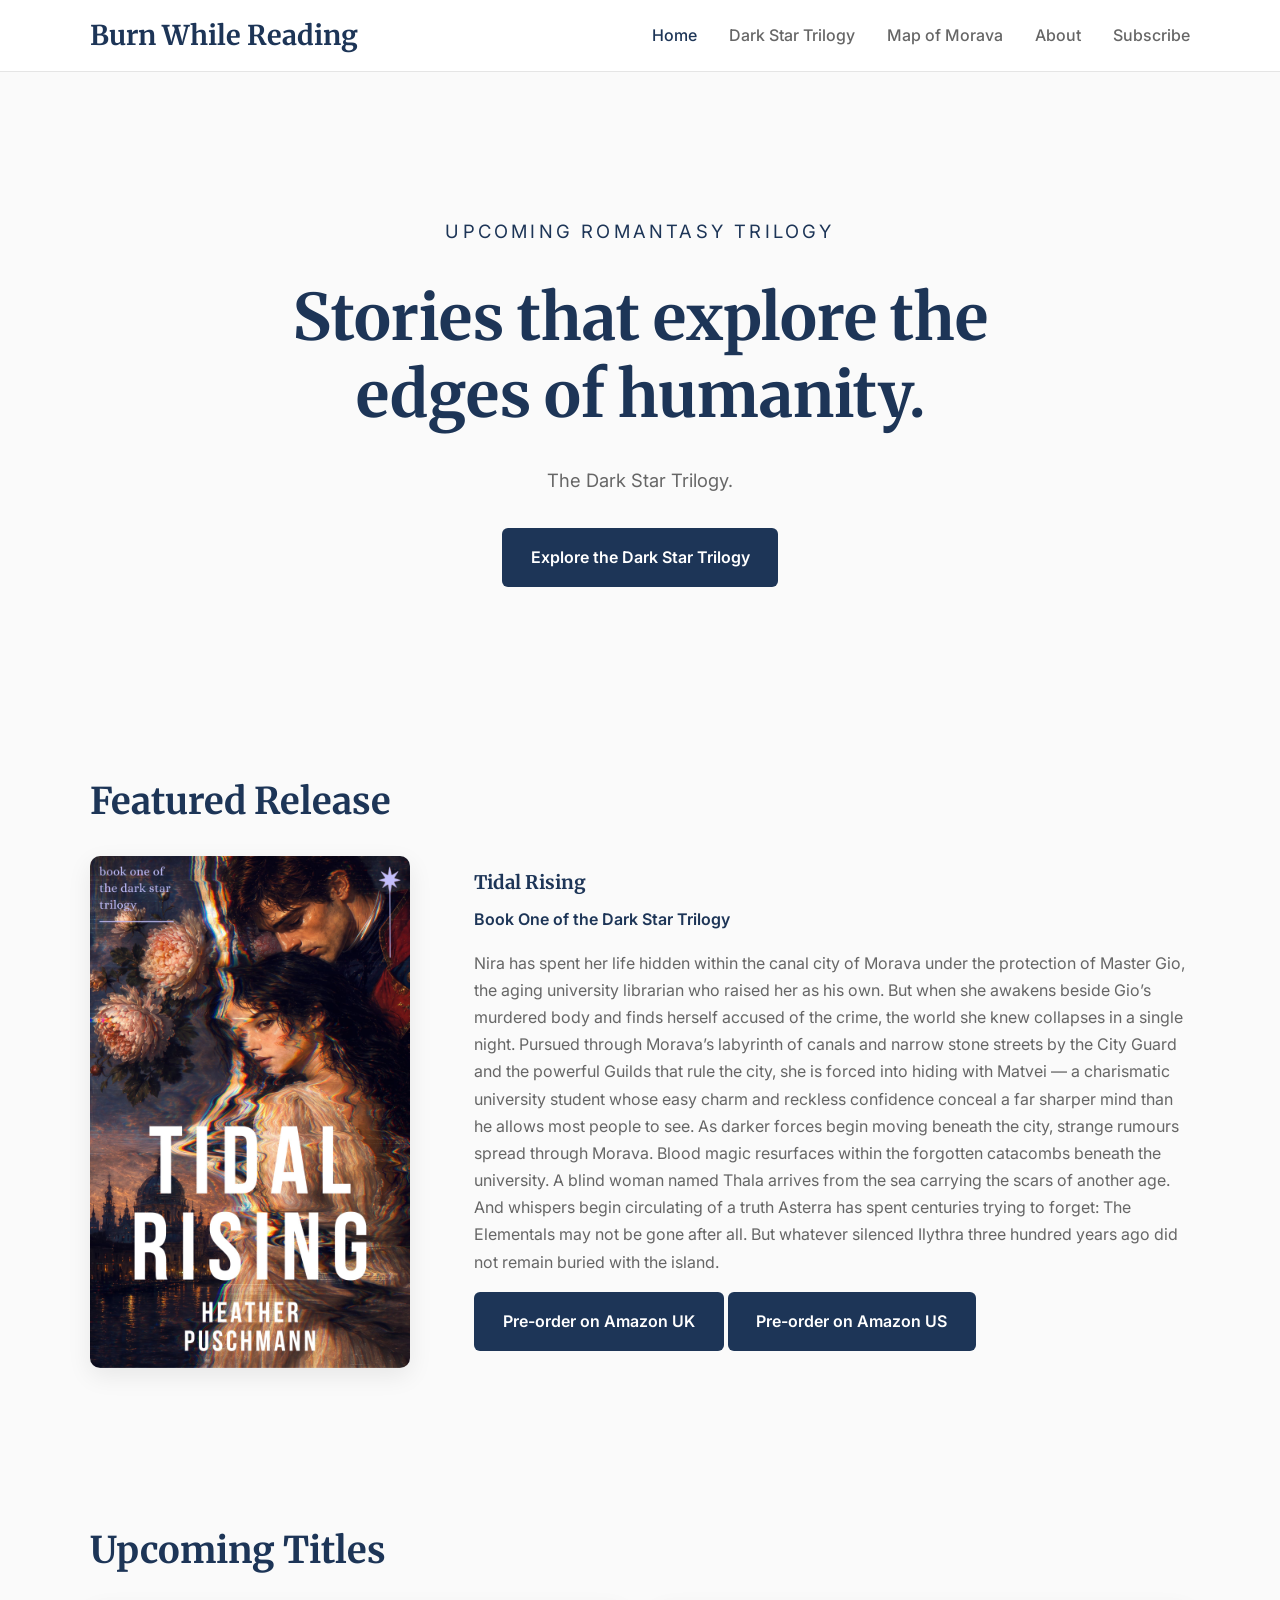
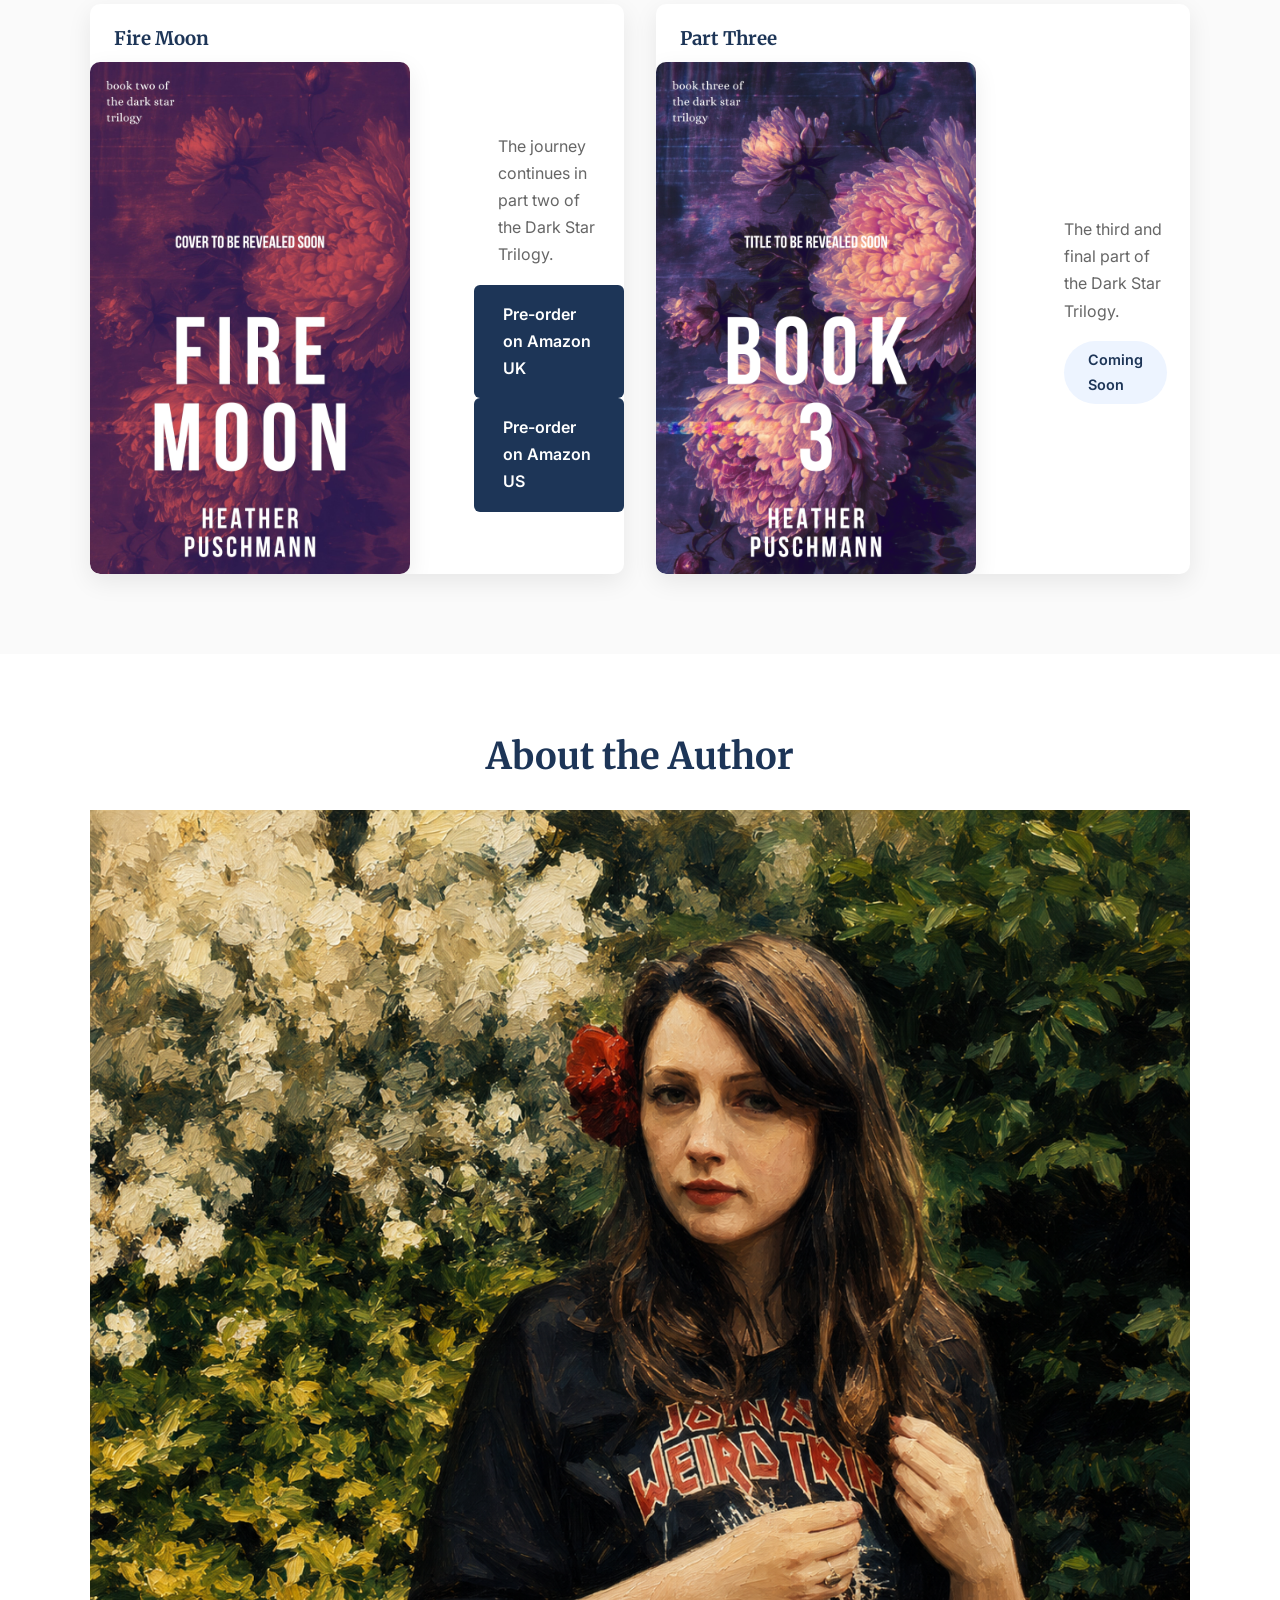
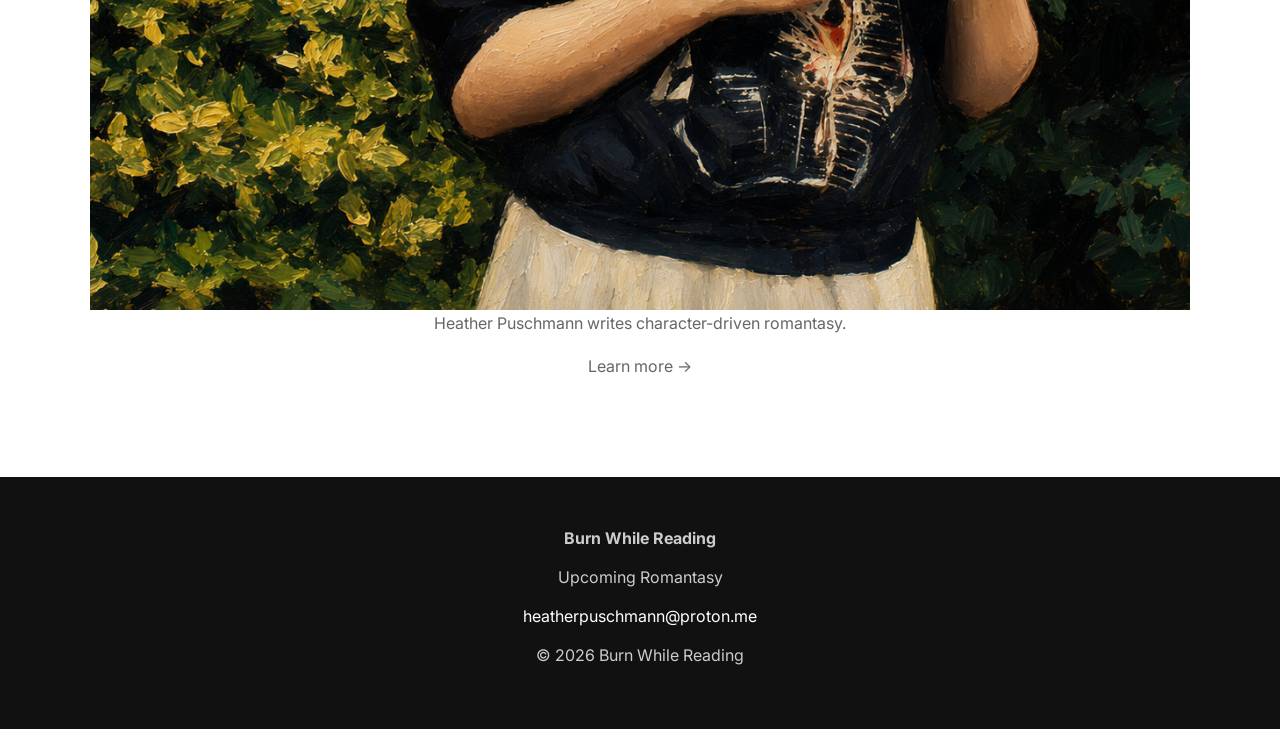
==== commit 0e72ed43: "update" ====
--- a/index.html
+++ b/index.html
@@ -129,7 +129,11 @@
 
 
                     <h3>Part Three</h3>
+                    <div class="book-grid">
 
+                        <img src="images/book-three.png" alt="Part Three">
+                        
+                    <div>
                     <p>
                         The third and final part of the Dark Star Trilogy.
                     </p>
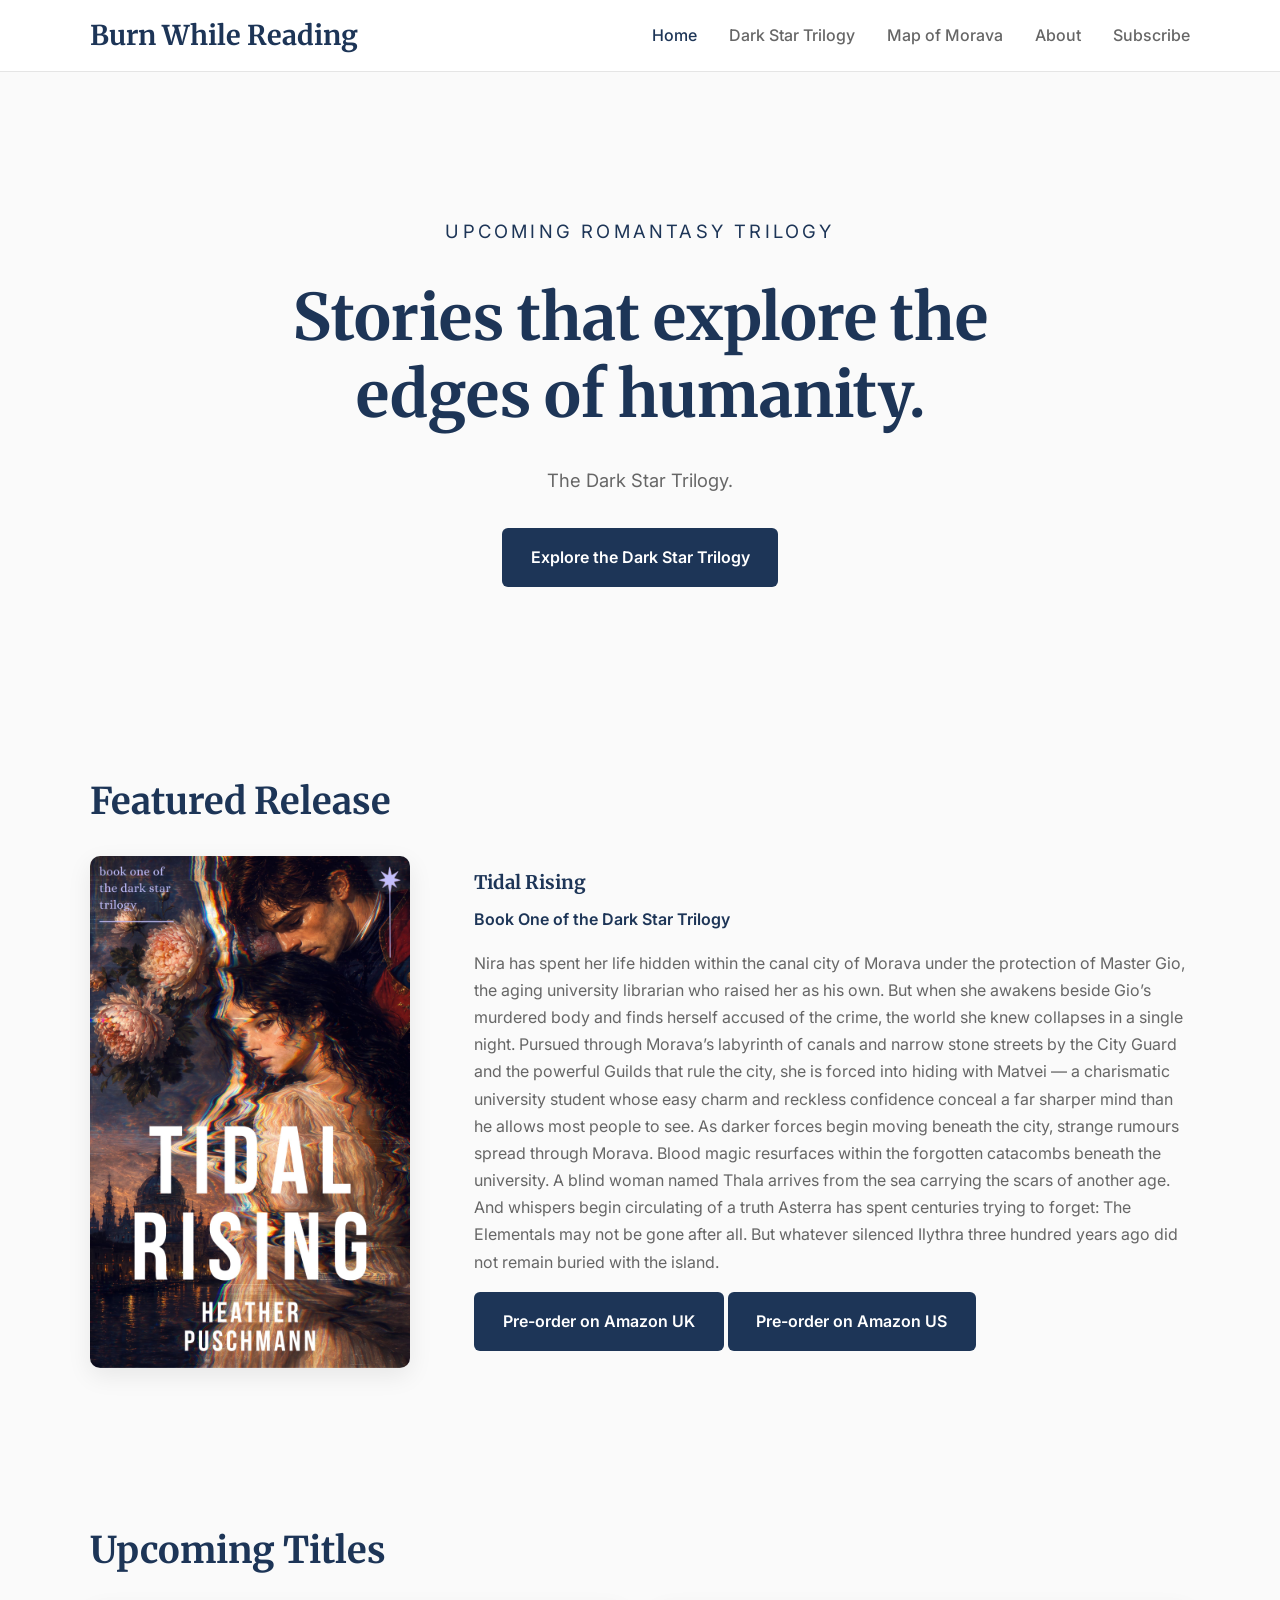
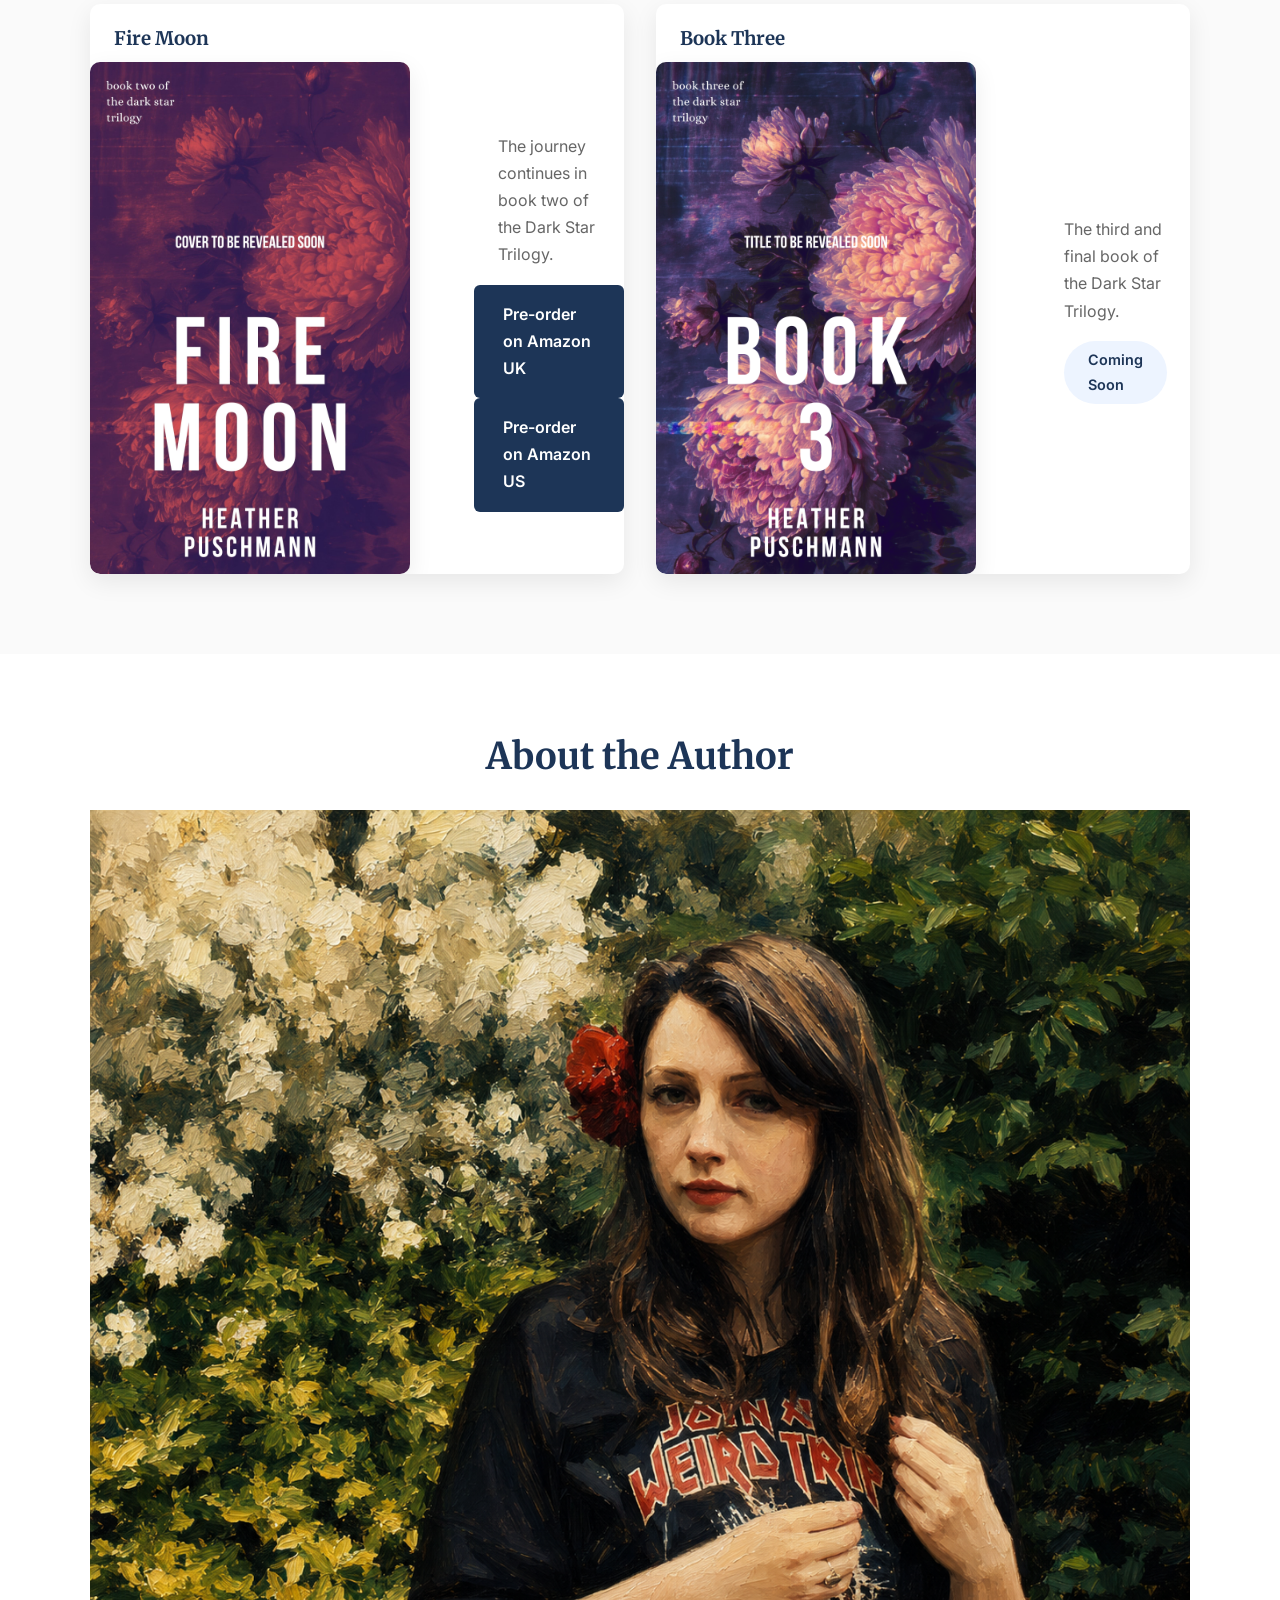
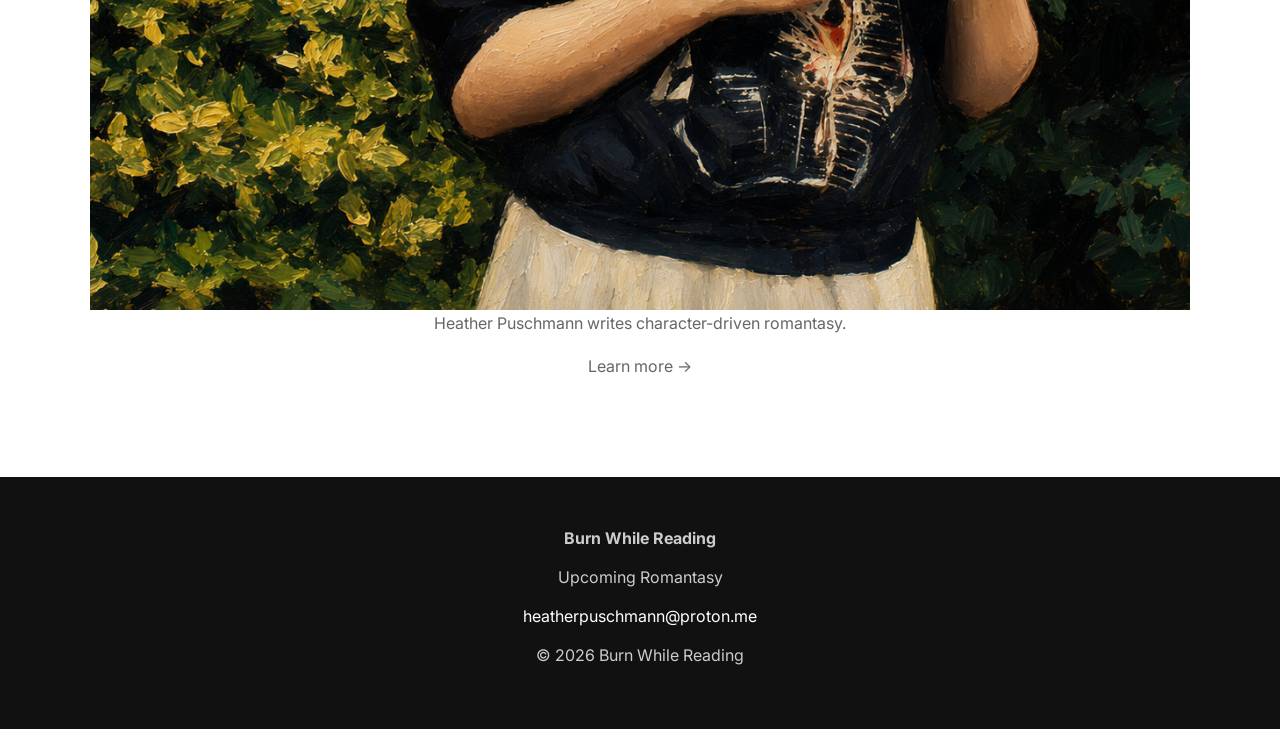
==== commit 7c70d203: "change to part" ====
--- a/index.html
+++ b/index.html
@@ -108,7 +108,7 @@
                         
                     <div>
                     <p>
-                        The journey continues in part two of the Dark Star Trilogy.
+                        The journey continues in book two of the Dark Star Trilogy.
                     </p>
                     <a class="button"
                         href="https://www.amazon.co.uk/dp/B0HJZV371S"
@@ -128,14 +128,14 @@
                 <article class="card">
 
 
-                    <h3>Part Three</h3>
+                    <h3>Book Three</h3>
                     <div class="book-grid">
 
-                        <img src="images/book-three.png" alt="Part Three">
+                        <img src="images/book-three.png" alt="Book Three">
                         
                     <div>
                     <p>
-                        The third and final part of the Dark Star Trilogy.
+                        The third and final book of the Dark Star Trilogy.
                     </p>
 
                     <span class="coming-soon">
